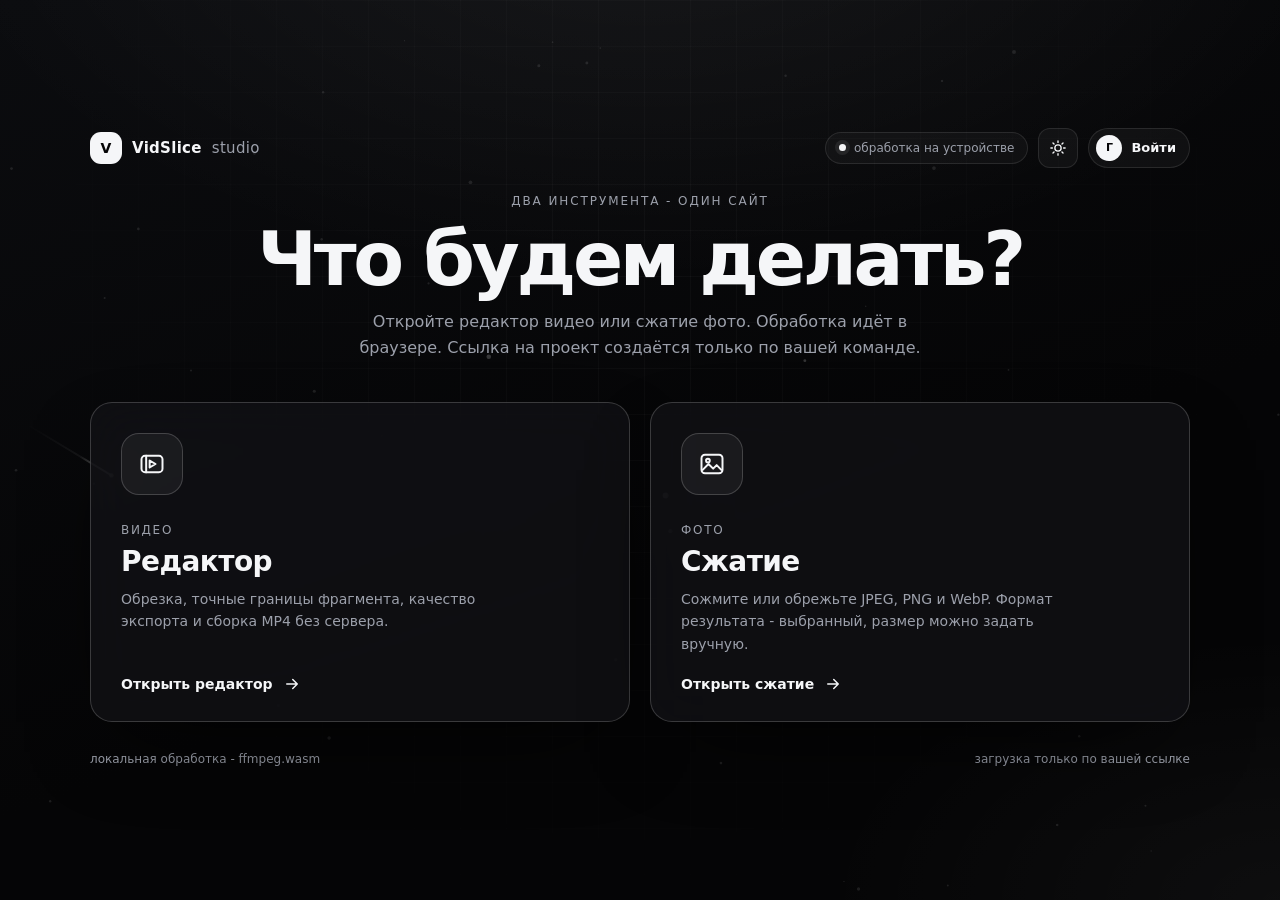
==== index.html @ bee03542 "Improve search previews and add favicon" ====
<!DOCTYPE html>
<html lang="ru" data-theme="dark">
<head>
  <meta charset="UTF-8">
  <meta name="viewport" content="width=device-width, initial-scale=1, viewport-fit=cover">
  <title>VidSlice - онлайн редактор видео и сжатие фото</title>
  <meta name="description" content="VidSlice - онлайн редактор видео и сжатие фото в браузере. Обрезайте видео, собирайте MP4 и сжимайте JPEG, PNG, WebP без загрузки на сервер.">
  <meta name="robots" content="index,follow">
  <link rel="canonical" href="https://vidslice.run.place/">
  <meta property="og:title" content="VidSlice - онлайн редактор видео и сжатие фото">
  <meta property="og:description" content="VidSlice - онлайн редактор видео и сжатие фото в браузере. Обрезайте видео, собирайте MP4 и сжимайте JPEG, PNG, WebP без загрузки на сервер.">
  <meta property="og:type" content="website">
  <meta property="og:url" content="https://vidslice.run.place/">
  <meta property="og:site_name" content="VidSlice">
  <meta property="og:locale" content="ru_RU">
  <meta property="og:image" content="https://vidslice.run.place/assets/img/og.png">
  <meta property="og:image:width" content="1200">
  <meta property="og:image:height" content="630">
  <meta property="og:image:alt" content="VidSlice - онлайн редактор видео и сжатие фото">
  <meta name="twitter:card" content="summary_large_image">
  <meta name="twitter:title" content="VidSlice - онлайн редактор видео и сжатие фото">
  <meta name="twitter:description" content="VidSlice - онлайн редактор видео и сжатие фото в браузере. Обрезайте видео, собирайте MP4 и сжимайте JPEG, PNG, WebP без загрузки на сервер.">
  <meta name="twitter:image" content="https://vidslice.run.place/assets/img/og.png">
  <meta name="twitter:image:alt" content="VidSlice - онлайн редактор видео и сжатие фото">
  <script type="application/ld+json">
  {"@context":"https://schema.org","@type":"WebSite","name":"VidSlice","url":"https://vidslice.run.place/","description":"VidSlice - онлайн редактор видео и сжатие фото в браузере. Обрезайте видео, собирайте MP4 и сжимайте JPEG, PNG, WebP без загрузки на сервер.","inLanguage":"ru"}
  </script>
  <link rel="shortcut icon" href="/favicon.ico">
  <link rel="icon" href="/favicon.ico" sizes="any">
  <link rel="icon" href="/assets/img/icon.svg" type="image/svg+xml">
  <link rel="icon" href="/assets/img/icon-192.png" type="image/png" sizes="192x192">
  <link rel="apple-touch-icon" href="/assets/img/icon-180.png">
  <link rel="manifest" href="/site.webmanifest">
  <meta name="apple-mobile-web-app-title" content="VidSlice">
  <meta name="theme-color" content="#050506">
  <script>
    try {
      var savedTheme = localStorage.getItem('vidslice-theme');
      if (savedTheme === 'light' || savedTheme === 'dark') document.documentElement.dataset.theme = savedTheme;
    } catch (error) { }
  </script>
  <link rel="stylesheet" href="/assets/css/app.css?v=20261123g14">
  <link rel="stylesheet" href="/assets/css/mobile-sheets.css?v=20261123m4">
  <link rel="stylesheet" href="/assets/css/site-decor-v2.css?v=20261123d11">
  <link rel="stylesheet" href="/assets/css/share.css?v=20261124s3">
  <script src="/assets/js/app.js?v=20261123g20" defer></script>
  <script src="/assets/js/mobile-sheets.js?v=20261123m4" defer></script>
  <script src="/assets/js/site-decor.js?v=20261123d10" defer></script>
  <script src="/assets/js/share.js?v=20261124s3" defer></script>
</head>
<body data-page="home">
  <div class="cursor-glow" aria-hidden="true"></div>
  <canvas class="dot-field" aria-hidden="true"></canvas>

  <main class="shell landing">
    <div class="landing__top">
      <div class="brand"><span class="brand__mark">V</span> VidSlice <em>studio</em></div>
      <div class="top-controls">
        <span class="badge"><i></i> обработка на устройстве</span>
        <button class="theme-btn" id="themeToggle" type="button" aria-label="Переключить тему" title="Переключить тему">
          <svg class="icon icon--sun" viewBox="0 0 24 24" fill="none" stroke="currentColor" stroke-width="1.8" stroke-linecap="round"><circle cx="12" cy="12" r="4.2"/><path d="M12 2.5v2M12 19.5v2M2.5 12h2M19.5 12h2M5.3 5.3l1.4 1.4M17.3 17.3l1.4 1.4M18.7 5.3l-1.4 1.4M6.7 17.3l-1.4 1.4"/></svg>
          <svg class="icon icon--moon" viewBox="0 0 24 24" fill="none" stroke="currentColor" stroke-width="1.8" stroke-linecap="round" stroke-linejoin="round"><path d="M20.5 14.1A8.5 8.5 0 0 1 9.9 3.5a8.5 8.5 0 1 0 10.6 10.6Z"/></svg>
        </button>
        <button class="account-btn" id="accountBtn" type="button" aria-label="Аккаунт" title="Аккаунт">
          <span class="account-btn__avatar" data-account-avatar>Г</span>
          <span class="account-btn__label" data-account-name>Войти</span>
        </button>
      </div>
    </div>

    <section class="hero">
      <div class="hero__eyebrow">два инструмента - один сайт</div>
      <h1>Что будем делать?</h1>
      <p>Откройте редактор видео или сжатие фото. Обработка идёт в браузере. Ссылка на проект создаётся только по вашей команде.</p>
    </section>

    <section class="cards" aria-label="Инструменты">
      <a class="card" href="/editor">
        <div class="card__icon">
          <svg viewBox="0 0 24 24" fill="none" stroke="currentColor" stroke-width="1.7" stroke-linecap="round" stroke-linejoin="round"><rect x="3" y="5" width="18" height="14" rx="3"/><path d="m10 9 5 3-5 3Z"/><path d="M7 5v14"/></svg>
        </div>
        <div class="card__tag">видео</div>
        <h2>Редактор</h2>
        <p>Обрезка, точные границы фрагмента, качество экспорта и сборка MP4 без сервера.</p>
        <span class="card__cta">Открыть редактор <svg viewBox="0 0 24 24" fill="none" stroke="currentColor" stroke-width="2" stroke-linecap="round" stroke-linejoin="round"><path d="M5 12h14M13 6l6 6-6 6"/></svg></span>
      </a>

      <a class="card" href="/photo">
        <div class="card__icon">
          <svg viewBox="0 0 24 24" fill="none" stroke="currentColor" stroke-width="1.7" stroke-linecap="round" stroke-linejoin="round"><rect x="3" y="4" width="18" height="16" rx="3"/><circle cx="8.5" cy="9" r="1.6"/><path d="m4 17 5-5 4 4 3-3 4 4"/></svg>
        </div>
        <div class="card__tag">фото</div>
        <h2>Сжатие</h2>
        <p>Сожмите или обрежьте JPEG, PNG и WebP. Формат результата - выбранный, размер можно задать вручную.</p>
        <span class="card__cta">Открыть сжатие <svg viewBox="0 0 24 24" fill="none" stroke="currentColor" stroke-width="2" stroke-linecap="round" stroke-linejoin="round"><path d="M5 12h14M13 6l6 6-6 6"/></svg></span>
      </a>
    </section>

    <div class="landing__footer">
      <span>локальная обработка - ffmpeg.wasm</span>
      <span>загрузка только по вашей ссылке</span>
    </div>
  </main>
</body>
</html>
---- assets/css/app.css ----
:root {
  color-scheme: dark;
  --bg: #050506;
  --bg-2: #0b0c0f;
  --panel: rgba(18, 19, 23, 0.72);
  --panel-strong: rgba(24, 25, 30, 0.94);
  --line: rgba(255, 255, 255, 0.1);
  --line-2: rgba(255, 255, 255, 0.18);
  --text: #f5f6f8;
  --muted: #9ca0ab;
  --accent: #ffffff;
  --accent-soft: rgba(255, 255, 255, 0.14);
  --danger: #ff6b6b;
  --radius: 22px;
  --shadow: 0 34px 90px -34px rgba(0, 0, 0, 0.9);
  --font: "Inter", "Segoe UI", system-ui, -apple-system, sans-serif;
  --dot-color: 255, 255, 255;
  --grid-color: 255, 255, 255;
  --ease-out: cubic-bezier(0.22, 1, 0.36, 1);
  --ease-spring: cubic-bezier(0.34, 1.56, 0.64, 1);
  --ease-smooth: cubic-bezier(0.4, 0, 0.2, 1);
  --ok: #58d68d;
}

html[data-theme="light"] {
  color-scheme: light;
  --bg: #eef0f3;
  --bg-2: #ffffff;
  --panel: rgba(255, 255, 255, 0.8);
  --panel-strong: rgba(255, 255, 255, 0.97);
  --line: rgba(12, 14, 20, 0.11);
  --line-2: rgba(12, 14, 20, 0.2);
  --text: #111318;
  --muted: #626876;
  --accent: #111318;
  --accent-soft: rgba(12, 14, 20, 0.08);
  --shadow: 0 30px 80px -40px rgba(20, 25, 45, 0.35);
  --dot-color: 20, 24, 34;
  --grid-color: 20, 24, 34;
}

* { box-sizing: border-box; }

[hidden] { display: none !important; }

html, body { min-height: 100%; }

body {
  margin: 0;
  font-family: var(--font);
  color: var(--text);
  background:
    radial-gradient(90% 70% at 50% -12%, rgba(255, 255, 255, 0.06), transparent 62%),
    radial-gradient(60% 50% at 100% 100%, rgba(255, 255, 255, 0.035), transparent 60%),
    linear-gradient(160deg, var(--bg-2), var(--bg) 60%);
  overflow-x: hidden;
}

body::before {
  content: "";
  position: fixed;
  inset: 0;
  pointer-events: none;
  background-image:
    linear-gradient(rgba(var(--grid-color), 0.03) 1px, transparent 1px),
    linear-gradient(90deg, rgba(var(--grid-color), 0.03) 1px, transparent 1px);
  background-size: 46px 46px;
  mask-image: radial-gradient(circle at 50% 30%, #000 0%, transparent 78%);
  z-index: 0;
}

a { color: inherit; text-decoration: none; }
button, input, select { font: inherit; }
button { cursor: pointer; }

.cursor-glow {
  position: fixed;
  top: 0;
  left: 0;
  width: 460px;
  height: 460px;
  margin: -230px 0 0 -230px;
  border-radius: 50%;
  background: radial-gradient(circle, rgba(255, 255, 255, 0.13), rgba(255, 255, 255, 0.05) 38%, transparent 68%);
  filter: blur(28px);
  pointer-events: none;
  z-index: 1;
  opacity: 0;
  transition: opacity 0.35s ease;
  will-change: transform;
}

.cursor-glow.is-visible { opacity: 1; }

.dot-field {
  position: fixed;
  inset: 0;
  width: 100%;
  height: 100%;
  pointer-events: none;
  z-index: 1;
  opacity: 0.55;
}

.shell {
  position: relative;
  z-index: 2;
  min-height: 100dvh;
  display: flex;
  flex-direction: column;
}

/* ---------- landing ---------- */

.landing {
  align-items: center;
  justify-content: center;
  padding: 28px 20px 34px;
}

.landing__top {
  width: min(1100px, 100%);
  margin: 0 auto 26px;
  display: flex;
  align-items: center;
  justify-content: space-between;
  gap: 16px;
}

.brand {
  display: inline-flex;
  align-items: center;
  gap: 10px;
  font-size: 15px;
  font-weight: 700;
  letter-spacing: 0.02em;
}

.brand__mark {
  width: 32px;
  height: 32px;
  display: grid;
  place-items: center;
  border-radius: 11px;
  background: var(--text);
  color: var(--bg);
  font-weight: 900;
  font-size: 14px;
}

.brand em {
  font-style: normal;
  color: var(--muted);
  font-weight: 500;
}

.badge {
  display: inline-flex;
  align-items: center;
  gap: 8px;
  padding: 8px 13px;
  border: 1px solid var(--line);
  border-radius: 999px;
  background: rgba(255, 255, 255, 0.03);
  color: var(--muted);
  font-size: 12px;
}

.badge i {
  width: 7px;
  height: 7px;
  border-radius: 50%;
  background: var(--text);
  box-shadow: 0 0 0 4px rgba(255, 255, 255, 0.08);
  animation: dot-pulse 2.6s ease-in-out infinite;
}

.top-controls {
  display: flex;
  align-items: center;
  gap: 10px;
}

.theme-btn,
.account-btn {
  display: inline-flex;
  align-items: center;
  justify-content: center;
  gap: 9px;
  min-height: 40px;
  border: 1px solid var(--line);
  border-radius: 12px;
  background: rgba(255, 255, 255, 0.04);
  color: var(--text);
  transition: border-color 0.25s ease, background 0.25s ease, transform 0.25s var(--ease-spring), box-shadow 0.25s ease;
}

.theme-btn:hover,
.account-btn:hover {
  transform: translateY(-1px);
  box-shadow: 0 8px 22px -12px rgba(0, 0, 0, 0.7);
}

.theme-btn:active,
.account-btn:active { transform: translateY(0) scale(0.94); }

.theme-btn svg { width: 18px; height: 18px; transition: transform 0.5s var(--ease-spring); }
.theme-btn:hover svg { transform: rotate(22deg) scale(1.12); }

.theme-btn {
  width: 40px;
  padding: 0;
}

.theme-btn:hover,
.account-btn:hover {
  border-color: var(--line-2);
  background: rgba(255, 255, 255, 0.09);
}

.theme-btn svg { width: 18px; height: 18px; }

html[data-theme="dark"] .theme-btn .icon--moon,
html[data-theme="light"] .theme-btn .icon--sun { display: none; }

.account-btn {
  padding: 0 13px 0 7px;
  border-radius: 999px;
  font-size: 13px;
  font-weight: 600;
}

.account-btn__avatar {
  width: 26px;
  height: 26px;
  display: grid;
  place-items: center;
  border-radius: 50%;
  background: var(--text);
  color: var(--bg);
  font-size: 11px;
  font-weight: 900;
}

.hero {
  width: min(1100px, 100%);
  margin: 0 auto;
  text-align: center;
}

.hero__eyebrow {
  color: var(--muted);
  font-size: 12px;
  letter-spacing: 0.16em;
  text-transform: uppercase;
}

.hero h1 {
  margin: 14px 0 12px;
  font-size: clamp(38px, 6vw, 74px);
  line-height: 1.02;
  letter-spacing: -0.045em;
  font-weight: 800;
}

.hero p {
  margin: 0 auto;
  max-width: 620px;
  color: var(--muted);
  font-size: 16px;
  line-height: 1.6;
}

.cards {
  width: min(1100px, 100%);
  margin: 42px auto 0;
  display: grid;
  grid-template-columns: repeat(2, minmax(0, 1fr));
  gap: 20px;
}

.card {
  position: relative;
  display: block;
  min-height: 320px;
  padding: 30px;
  overflow: hidden;
  border: 1px solid var(--line-2);
  border-radius: var(--radius);
  background: var(--panel);
  box-shadow: var(--shadow);
  backdrop-filter: blur(24px) saturate(140%);
  -webkit-backdrop-filter: blur(24px) saturate(140%);
  transform-style: preserve-3d;
  will-change: transform;
  transition: transform 0.22s var(--ease-out), border-color 0.35s ease, background 0.35s ease, box-shadow 0.35s ease;
}

.card:hover {
  border-color: rgba(255, 255, 255, 0.34);
  background: rgba(30, 31, 37, 0.82);
  box-shadow: 0 44px 110px -34px rgba(0, 0, 0, 0.95);
}

.card::before {
  content: "";
  position: absolute;
  inset: 0;
  background: radial-gradient(340px circle at var(--mx, 50%) var(--my, 50%), rgba(255, 255, 255, 0.16), transparent 62%);
  opacity: 0;
  transition: opacity 0.3s ease;
  pointer-events: none;
  z-index: 1;
}

.card:hover::before { opacity: 1; }

.card__icon, .card__tag, .card h2, .card p { position: relative; z-index: 2; }
.card__cta { z-index: 2; }

.card::after {
  content: "";
  position: absolute;
  inset: auto -30% -70% -30%;
  height: 200px;
  background: radial-gradient(ellipse at center, rgba(255, 255, 255, 0.09), transparent 68%);
  pointer-events: none;
}

.card__icon {
  width: 62px;
  height: 62px;
  display: grid;
  place-items: center;
  border-radius: 18px;
  border: 1px solid var(--line-2);
  background: rgba(255, 255, 255, 0.05);
  margin-bottom: 28px;
  transition: transform 0.45s var(--ease-spring), border-color 0.3s ease, background 0.3s ease;
}

.card:hover .card__icon {
  transform: translateY(-4px) rotate(-4deg) scale(1.06);
  border-color: rgba(255, 255, 255, 0.4);
  background: rgba(255, 255, 255, 0.1);
}

.card__icon svg { width: 28px; height: 28px; }

.card__tag {
  color: var(--muted);
  font-size: 12px;
  letter-spacing: 0.14em;
  text-transform: uppercase;
}

.card h2 {
  margin: 8px 0 10px;
  font-size: 28px;
  letter-spacing: -0.02em;
}

.card p {
  margin: 0;
  color: var(--muted);
  line-height: 1.6;
  font-size: 14px;
  max-width: 380px;
}

.card__cta {
  position: absolute;
  left: 30px;
  bottom: 28px;
  display: inline-flex;
  align-items: center;
  gap: 10px;
  font-weight: 700;
  font-size: 14px;
}

.card__cta svg { width: 18px; height: 18px; transition: transform 0.35s var(--ease-spring); }
.card:hover .card__cta svg { transform: translateX(7px); }

.landing__footer {
  width: min(1100px, 100%);
  margin: 30px auto 0;
  display: flex;
  justify-content: space-between;
  gap: 16px;
  color: var(--muted);
  font-size: 12px;
}

.landing__footer span:last-child { text-align: right; }

/* ---------- tool pages ---------- */

.toolbar {
  width: min(1180px, 100%);
  margin: 0 auto;
  padding: 26px 20px;
  display: flex;
  align-items: center;
  justify-content: space-between;
  gap: 16px;
}

.back {
  display: inline-flex;
  align-items: center;
  gap: 9px;
  padding: 10px 15px;
  border: 1px solid var(--line);
  border-radius: 999px;
  background: rgba(255, 255, 255, 0.03);
  color: var(--muted);
  font-size: 13px;
  transition: color 0.25s ease, border-color 0.25s ease, background 0.25s ease, transform 0.3s var(--ease-spring);
}

.back:hover { color: var(--text); border-color: var(--line-2); background: rgba(255, 255, 255, 0.07); transform: translateX(-3px); }
.back:active { transform: translateX(-1px) scale(0.96); }
.back svg { width: 16px; height: 16px; transition: transform 0.3s var(--ease-spring); }
.back:hover svg { transform: translateX(-3px); }

.tool {
  width: min(1180px, 100%);
  margin: 0 auto;
  padding: 0 20px 70px;
  display: grid;
  grid-template-columns: minmax(0, 1.1fr) minmax(320px, 0.9fr);
  gap: 22px;
  align-items: start;
}

.panel {
  border: 1px solid var(--line);
  border-radius: var(--radius);
  background: var(--panel);
  box-shadow: var(--shadow);
  backdrop-filter: blur(22px) saturate(135%);
  -webkit-backdrop-filter: blur(22px) saturate(135%);
  padding: 24px;
}

.panel--stage {
  min-height: 500px;
  display: flex;
  flex-direction: column;
  gap: 18px;
}

.panel__title {
  margin: 0 0 4px;
  font-size: 20px;
  letter-spacing: -0.02em;
}

.panel__hint {
  margin: 0;
  color: var(--muted);
  font-size: 13px;
  line-height: 1.6;
}

.drop {
  flex: 1;
  min-height: 300px;
  display: grid;
  place-items: center;
  text-align: center;
  padding: 30px;
  border: 1.5px dashed var(--line-2);
  border-radius: 18px;
  background: rgba(255, 255, 255, 0.02);
  cursor: pointer;
  transition: border-color 0.25s ease, background 0.25s ease, transform 0.35s var(--ease-spring), box-shadow 0.35s ease;
}

.drop:hover { border-color: var(--text); background: rgba(255, 255, 255, 0.045); }

.drop.is-over {
  border-color: var(--text);
  background: rgba(255, 255, 255, 0.07);
  transform: scale(1.012);
  box-shadow: 0 0 0 5px var(--accent-soft), 0 24px 60px -30px rgba(0, 0, 0, 0.8);
}

.drop svg { width: 44px; height: 44px; color: var(--muted); margin-bottom: 16px; transition: transform 0.4s var(--ease-spring), color 0.3s ease; }
.drop:hover svg { transform: translateY(-5px); color: var(--text); }
.drop.is-over svg { transform: translateY(-7px) scale(1.12); color: var(--text); }
.drop strong { display: block; font-size: 17px; margin-bottom: 8px; }
.drop span { color: var(--muted); font-size: 13px; }

.field { margin-top: 20px; }

.field label {
  display: flex;
  align-items: center;
  justify-content: space-between;
  gap: 10px;
  margin-bottom: 9px;
  color: var(--muted);
  font-size: 13px;
}

.field label b { color: var(--text); font-weight: 600; }

select, input[type="range"] {
  width: 100%;
}

select {
  padding: 12px 14px;
  color: var(--text);
  background: rgba(255, 255, 255, 0.05);
  border: 1px solid var(--line);
  border-radius: 12px;
  outline: none;
}

select:focus { border-color: var(--line-2); }

select option {
  background: #15171b;
  color: #f5f6f8;
}

input[type="email"],
input[type="text"] {
  width: 100%;
  padding: 12px 14px;
  color: var(--text);
  background: rgba(255, 255, 255, 0.05);
  border: 1px solid var(--line);
  border-radius: 12px;
  outline: none;
}

input[type="email"]:focus,
input[type="text"]:focus { border-color: var(--line-2); }

input[type="range"] {
  height: 5px;
  border-radius: 999px;
  appearance: none;
  background: var(--line-2);
  outline: none;
}

input[type="range"]::-webkit-slider-thumb {
  appearance: none;
  width: 18px;
  height: 18px;
  border-radius: 50%;
  background: var(--text);
  border: 3px solid #0c0d10;
  box-shadow: 0 0 0 1px var(--line-2);
  cursor: pointer;
  transition: transform 0.25s var(--ease-spring), box-shadow 0.25s ease;
}

input[type="range"]::-webkit-slider-thumb:hover { transform: scale(1.25); box-shadow: 0 0 0 5px var(--accent-soft); }
input[type="range"]:active::-webkit-slider-thumb { transform: scale(1.35); }

input[type="range"]::-moz-range-thumb {
  width: 14px;
  height: 14px;
  border-radius: 50%;
  background: var(--text);
  border: 3px solid #0c0d10;
  cursor: pointer;
}

.row {
  display: grid;
  grid-template-columns: 1fr 1fr;
  gap: 14px;
}

.actions {
  display: flex;
  flex-wrap: wrap;
  gap: 12px;
  margin-top: 24px;
}

.btn {
  display: inline-flex;
  align-items: center;
  justify-content: center;
  gap: 10px;
  min-height: 46px;
  padding: 0 20px;
  border: 1px solid var(--line-2);
  border-radius: 12px;
  background: rgba(255, 255, 255, 0.05);
  color: var(--text);
  font-weight: 700;
  font-size: 14px;
  transition: transform 0.25s var(--ease-spring), background 0.2s ease, border-color 0.2s ease, box-shadow 0.25s ease, opacity 0.2s ease;
}

.btn:hover { transform: translateY(-2px); background: rgba(255, 255, 255, 0.1); box-shadow: 0 14px 30px -16px rgba(0, 0, 0, 0.8); }
.btn.is-active { border-color: var(--text); background: rgba(255, 255, 255, 0.14); }
.btn:active { transform: translateY(0) scale(0.965); box-shadow: none; }
.btn:disabled { opacity: 0.45; cursor: not-allowed; transform: none; box-shadow: none; }

.btn--primary {
  background: var(--text);
  color: #07080a;
  border-color: var(--text);
}

.btn--primary:hover { background: #ffffff; }

.preview {
  width: 100%;
  max-height: 420px;
  display: block;
  border-radius: 14px;
  background: #050506;
  object-fit: contain;
}

.trim-visual { margin-top: 6px; }

.trim-visual__head {
  display: flex;
  justify-content: space-between;
  gap: 12px;
  color: var(--muted);
  font-size: 12px;
  margin-bottom: 8px;
}

.trim-visual__track {
  position: relative;
  height: 36px;
  border: 1px solid var(--line);
  border-radius: 11px;
  background: rgba(255, 255, 255, 0.025);
  overflow: hidden;
}

.trim-visual__band {
  position: absolute;
  top: 0;
  bottom: 0;
  left: 0;
  width: 100%;
  background: rgba(255, 255, 255, 0.22);
  border-left: 2px solid var(--text);
  border-right: 2px solid var(--text);
  transition: left 0.12s ease-out, width 0.12s ease-out;
}

.trim-visual__label {
  position: absolute;
  bottom: 4px;
  font-size: 10px;
  color: var(--muted);
  white-space: nowrap;
  pointer-events: none;
}

.meta {
  display: grid;
  grid-template-columns: repeat(3, minmax(0, 1fr));
  gap: 12px;
  margin-top: 18px;
}

.meta div {
  padding: 14px;
  border: 1px solid var(--line);
  border-radius: 14px;
  background: rgba(255, 255, 255, 0.025);
}

.meta span { display: block; color: var(--muted); font-size: 11px; margin-bottom: 6px; }
.meta strong { font-size: 15px; word-break: break-all; }

.progress {
  margin-top: 18px;
  display: none;
}

.progress.is-active { display: flex; flex-direction: column-reverse; gap: 9px; }

.progress__bar {
  height: 7px;
  border-radius: 999px;
  background: var(--line);
  overflow: hidden;
}

.progress__fill {
  width: 0;
  height: 100%;
  border-radius: inherit;
  background: var(--text);
  transition: width 0.25s var(--ease-smooth);
}

.progress.is-active .progress__fill {
  background: linear-gradient(90deg, var(--text) 20%, var(--muted) 50%, var(--text) 80%);
  background-size: 220% 100%;
  animation: shimmer 1.5s linear infinite;
}

.progress__text {
  margin-top: 0;
  color: var(--muted);
  font-size: 12px;
  font-weight: 600;
  text-align: left;
}

.error {
  margin-top: 16px;
  padding: 13px 15px;
  border: 1px solid rgba(255, 107, 107, 0.45);
  border-radius: 12px;
  background: rgba(255, 107, 107, 0.09);
  color: #ffb4b4;
  font-size: 13px;
  display: none;
}

.error.is-active { display: block; animation: error-in 0.45s var(--ease-out) both; }

.result {
  margin-top: 18px;
  padding: 18px;
  border: 1px solid var(--line-2);
  border-radius: 16px;
  background: rgba(255, 255, 255, 0.04);
  display: none;
}

.result.is-active { display: block; animation: rise-in 0.55s var(--ease-out) both; }
.result strong { font-size: 15px; }
.result p { margin: 6px 0 0; color: var(--muted); font-size: 13px; }

.download-all[hidden],
.download-all__list[hidden] { display: none; }

.download-all__row { display: flex; gap: 8px; }
.download-all__row > .btn:first-child { flex: 1; }

.download-all__toggle {
  width: 46px;
  min-width: 46px;
  padding: 0;
}

.download-all__toggle svg {
  width: 18px;
  height: 18px;
  transition: transform 0.3s var(--ease-out);
}

.download-all__toggle.is-open svg { transform: rotate(180deg); }

.download-all__list {
  max-height: 0;
  margin-top: 0;
  opacity: 0;
  overflow: hidden;
  transition: max-height 0.34s var(--ease-out), margin-top 0.34s var(--ease-out), opacity 0.24s ease;
}

.download-all__list.is-open {
  max-height: 420px;
  margin-top: 12px;
  opacity: 1;
  overflow-y: auto;
}

.download-file-hint {
  margin-bottom: 8px;
  color: var(--muted);
  font-size: 12px;
  letter-spacing: 0.02em;
}

.download-file {
  display: flex;
  align-items: center;
  gap: 12px;
  padding: 9px;
  border: 1px solid var(--line-2);
  border-radius: 12px;
  background: rgba(255, 255, 255, 0.03);
}

.download-file + .download-file { margin-top: 8px; }

.download-file__icon {
  width: 40px;
  height: 40px;
  flex: 0 0 40px;
  overflow: hidden;
  border: 1px solid var(--line-2);
  border-radius: 9px;
  background: rgba(255, 255, 255, 0.04);
}

.download-file__icon img { width: 100%; height: 100%; object-fit: cover; display: block; }

.download-file__meta { min-width: 0; flex: 1; display: flex; flex-direction: column; gap: 3px; }

.download-file__meta strong {
  font-size: 13px;
  overflow: hidden;
  text-overflow: ellipsis;
  white-space: nowrap;
}

.download-file__meta span { color: var(--muted); font-size: 12px; }

.download-file__btn {
  min-height: 36px;
  padding: 0 14px;
  border: 1px solid var(--line-2);
  border-radius: 10px;
  background: rgba(255, 255, 255, 0.05);
  color: var(--text);
  font-size: 12px;
  font-weight: 700;
  cursor: pointer;
  transition: background 0.2s ease, border-color 0.2s ease, transform 0.2s var(--ease-out);
}

.download-file__btn:hover { background: rgba(255, 255, 255, 0.12); border-color: var(--text); transform: translateY(-1px); }
.download-file__btn:active { transform: scale(0.96); }

.switch {
  display: flex;
  align-items: center;
  justify-content: space-between;
  gap: 12px;
  margin-top: 20px;
  padding: 14px 16px;
  border: 1px solid var(--line);
  border-radius: 14px;
  color: var(--muted);
  font-size: 13px;
}

.switch input { width: 18px; height: 18px; accent-color: #ffffff; }

/* ---------- upload, replace and picker ---------- */

.upload-wrap { position: relative; }

.replace-row {
  display: flex;
  flex-wrap: wrap;
  gap: 10px;
  margin-bottom: 14px;
}

.replace-btn {
  display: inline-flex;
  align-items: center;
  justify-content: center;
  gap: 9px;
  min-height: 42px;
  padding: 0 15px;
  border: 1px solid var(--line-2);
  border-radius: 12px;
  background: rgba(255, 255, 255, 0.05);
  color: var(--text);
  font-size: 13px;
  font-weight: 600;
  transition: color 0.2s ease, border-color 0.2s ease, background 0.2s ease, transform 0.25s var(--ease-spring), box-shadow 0.25s ease;
}

.replace-btn svg { width: 18px; height: 18px; transition: transform 0.5s var(--ease-spring); }

.replace-btn:hover {
  color: var(--danger);
  border-color: var(--danger);
  background: rgba(255, 107, 107, 0.12);
  transform: translateY(-1px);
  box-shadow: 0 12px 26px -16px rgba(255, 107, 107, 0.55);
}

.replace-btn:active { transform: translateY(0) scale(0.96); }
.replace-btn:hover svg { transform: rotate(180deg); }

.picker {
  position: fixed;
  inset: 0;
  z-index: 80;
  display: none;
  align-items: center;
  justify-content: center;
  padding: 22px;
  background: rgba(0, 0, 0, 0.78);
  backdrop-filter: blur(16px);
  -webkit-backdrop-filter: blur(16px);
}

.picker.is-open { display: flex; animation: overlay-in 0.28s ease both; }
.picker.is-open .picker__box { animation: pop-in 0.5s var(--ease-spring) both; }
.picker.is-closing { animation: overlay-out 0.22s ease both; }
.picker.is-closing .picker__box { animation: pop-out 0.22s var(--ease-smooth) both; }

.picker__box {
  width: min(760px, 100%);
  padding: 24px;
  border: 1px solid var(--line-2);
  border-radius: 22px;
  background: var(--panel-strong);
  box-shadow: var(--shadow);
}

.picker__head {
  display: flex;
  align-items: center;
  justify-content: space-between;
  gap: 14px;
  margin-bottom: 18px;
}

.picker__head h2 { margin: 0; font-size: 21px; }

.picker__foot { margin-top: 14px; display: flex; justify-content: flex-end; }

.drop--picker { min-height: 290px; }

/* ---------- photo batch and crop ---------- */

.photo-stage {
  position: relative;
  display: inline-block;
  max-width: 100%;
  margin-bottom: 16px;
  border-radius: 14px;
  overflow: hidden;
  background: #050506;
}

.photo-stage .preview { width: auto; max-width: 100%; max-height: 420px; }

.crop-box {
  position: absolute;
  border: 2px solid #ffffff;
  box-shadow: 0 0 0 9999px rgba(0, 0, 0, 0.55);
  cursor: move;
  touch-action: none;
}

.crop-box::before {
  content: "";
  position: absolute;
  inset: 0;
  background:
    linear-gradient(33.33deg, transparent calc(33.33% - 1px), rgba(255, 255, 255, 0.35) 33.33%, transparent calc(33.33% + 1px)),
    linear-gradient(66.66deg, transparent calc(66.66% - 1px), rgba(255, 255, 255, 0.35) 66.66%, transparent calc(66.66% + 1px)),
    linear-gradient(90deg, transparent calc(33.33% - 1px), rgba(255, 255, 255, 0.35) 33.33%, transparent calc(33.33% + 1px)),
    linear-gradient(90deg, transparent calc(66.66% - 1px), rgba(255, 255, 255, 0.35) 66.66%, transparent calc(66.66% + 1px)),
    linear-gradient(0deg, transparent calc(33.33% - 1px), rgba(255, 255, 255, 0.35) 33.33%, transparent calc(33.33% + 1px)),
    linear-gradient(0deg, transparent calc(66.66% - 1px), rgba(255, 255, 255, 0.35) 66.66%, transparent calc(66.66% + 1px));
  pointer-events: none;
}

.crop-box__handle {
  position: absolute;
  right: -9px;
  bottom: -9px;
  width: 18px;
  height: 18px;
  border: 2px solid #ffffff;
  border-radius: 50%;
  background: var(--danger);
  cursor: nwse-resize;
  touch-action: none;
}

.crop-row {
  display: flex;
  flex-wrap: wrap;
  align-items: end;
  gap: 12px;
  margin-bottom: 16px;
}

.crop-row .field { flex: 1 1 190px; margin: 0; }

.crop-row .btn { min-height: 43px; }

.thumbs {
  display: flex;
  flex-wrap: wrap;
  gap: 9px;
  margin: 16px 0 4px;
}

.thumb {
  width: 66px;
  height: 66px;
  padding: 0;
  overflow: hidden;
  border: 2px solid var(--line);
  border-radius: 11px;
  background: rgba(255, 255, 255, 0.03);
  cursor: pointer;
  transition: transform 0.3s var(--ease-spring), border-color 0.25s ease, box-shadow 0.3s ease;
}

.thumb img { width: 100%; height: 100%; object-fit: cover; display: block; }
.thumb.is-active { border-color: var(--text); box-shadow: 0 0 0 3px var(--accent-soft); }
.thumb:hover { border-color: var(--danger); transform: translateY(-3px) scale(1.06); }
.thumb:active { transform: translateY(-1px) scale(0.98); }

.preview-head {
  display: flex;
  align-items: center;
  justify-content: space-between;
  gap: 12px;
  margin-bottom: 10px;
  color: var(--muted);
  font-size: 12px;
}

.preview-head strong { color: var(--text); font-size: 13px; }

/* ---------- account modal ---------- */

.modal {
  position: fixed;
  inset: 0;
  z-index: 60;
  display: none;
  align-items: center;
  justify-content: center;
  padding: 20px;
  background: rgba(0, 0, 0, 0.62);
  backdrop-filter: blur(12px);
  -webkit-backdrop-filter: blur(12px);
}

.modal.is-open { display: flex; animation: overlay-in 0.28s ease both; }
.modal.is-open .modal__box { animation: pop-in 0.5s var(--ease-spring) both; }
.modal.is-closing { animation: overlay-out 0.22s ease both; }
.modal.is-closing .modal__box { animation: pop-out 0.22s var(--ease-smooth) both; }

.modal__box {
  width: min(430px, 100%);
  padding: 24px;
  border: 1px solid var(--line-2);
  border-radius: 20px;
  background: var(--panel-strong);
  box-shadow: var(--shadow);
}

.modal__head {
  display: flex;
  align-items: center;
  justify-content: space-between;
  gap: 12px;
  margin-bottom: 18px;
}

.modal__title { font-size: 20px; font-weight: 800; }

.modal__close {
  width: 34px;
  height: 34px;
  display: grid;
  place-items: center;
  border: 1px solid var(--line);
  border-radius: 10px;
  background: transparent;
  color: var(--text);
  font-size: 22px;
  line-height: 1;
}

.demo-code {
  margin: 14px 0;
  padding: 13px;
  border: 1px dashed var(--line-2);
  border-radius: 12px;
  text-align: center;
  font-family: ui-monospace, SFMono-Regular, Consolas, monospace;
  font-size: 22px;
  letter-spacing: 0.3em;
}

/* ---------- error pages ---------- */

.error-page {
  align-items: center;
  justify-content: center;
  text-align: center;
  padding: 30px 20px;
}

.error-page__code {
  font-size: clamp(80px, 16vw, 180px);
  line-height: 1;
  font-weight: 900;
  letter-spacing: -0.06em;
  background: linear-gradient(180deg, #ffffff, #555860);
  -webkit-background-clip: text;
  background-clip: text;
  color: transparent;
}

.error-page h1 { margin: 10px 0; font-size: 28px; }
.error-page p { margin: 0 auto 26px; max-width: 520px; color: var(--muted); line-height: 1.6; }
.error-page .actions { justify-content: center; }

html[data-theme="light"] body {
  background:
    radial-gradient(90% 70% at 50% -12%, rgba(20, 24, 34, 0.06), transparent 62%),
    radial-gradient(60% 50% at 100% 100%, rgba(20, 24, 34, 0.05), transparent 60%),
    linear-gradient(160deg, var(--bg-2), var(--bg) 60%);
}

html[data-theme="light"] .cursor-glow {
  background: radial-gradient(circle, rgba(20, 24, 34, 0.12), rgba(20, 24, 34, 0.045) 38%, transparent 68%);
}

html[data-theme="light"] .badge,
html[data-theme="light"] .theme-btn,
html[data-theme="light"] .account-btn,
html[data-theme="light"] .back,
html[data-theme="light"] .btn {
  background: rgba(12, 14, 20, 0.04);
}

html[data-theme="light"] .badge i {
  box-shadow: 0 0 0 4px rgba(12, 14, 20, 0.08);
}

html[data-theme="light"] .theme-btn:hover,
html[data-theme="light"] .account-btn:hover,
html[data-theme="light"] .btn:hover { background: rgba(12, 14, 20, 0.08); }

html[data-theme="light"] .btn--primary {
  background: var(--text);
  color: #ffffff;
  border-color: var(--text);
}

html[data-theme="light"] .btn--primary:hover { background: #292d36; }

html[data-theme="light"] .card,
html[data-theme="light"] .panel { background: var(--panel); }

html[data-theme="light"] .card:hover { background: rgba(255, 255, 255, 0.96); }

html[data-theme="light"] .card::after {
  background: radial-gradient(ellipse at center, rgba(20, 24, 34, 0.07), transparent 68%);
}

html[data-theme="light"] .drop,
html[data-theme="light"] .trim-visual__track,
html[data-theme="light"] .meta div,
html[data-theme="light"] .result,
html[data-theme="light"] .download-file {
  background: rgba(12, 14, 20, 0.025);
}

html[data-theme="light"] .download-file__icon {
  background: rgba(12, 14, 20, 0.04);
}

html[data-theme="light"] .download-file__btn {
  background: rgba(12, 14, 20, 0.04);
}

html[data-theme="light"] .download-file__btn:hover {
  background: rgba(12, 14, 20, 0.09);
}

html[data-theme="light"] .trim-visual__band { background: rgba(12, 14, 20, 0.13); }

html[data-theme="light"] select,
html[data-theme="light"] input[type="email"],
html[data-theme="light"] input[type="text"] {
  background: rgba(255, 255, 255, 0.8);
}

html[data-theme="light"] select option {
  background: #ffffff;
  color: #111318;
}

html[data-theme="light"] .error-page__code {
  background: linear-gradient(180deg, #111318, #8b909c);
  -webkit-background-clip: text;
  background-clip: text;
}

html[data-theme="light"] .modal { background: rgba(20, 24, 34, 0.35); }

/* ---------- responsive ---------- */

@media (max-width: 820px) {
  .cards { grid-template-columns: 1fr; }
  .card { min-height: 260px; }
  .tool { grid-template-columns: 1fr; }
  .meta { grid-template-columns: 1fr; }
  .landing__footer { flex-direction: column; text-align: center; }
  .landing__footer span:last-child { text-align: center; }
}

/* ---------- motion: entrance, reveals, toasts ---------- */

@keyframes rise-in {
  from { opacity: 0; transform: translateY(22px) scale(0.985); filter: blur(7px); }
  to { opacity: 1; transform: translateY(0) scale(1); filter: blur(0); }
}

@keyframes overlay-in { from { opacity: 0; } to { opacity: 1; } }
@keyframes overlay-out { from { opacity: 1; } to { opacity: 0; } }

@keyframes pop-in {
  from { opacity: 0; transform: translateY(26px) scale(0.92); }
  to { opacity: 1; transform: translateY(0) scale(1); }
}

@keyframes pop-out {
  from { opacity: 1; transform: translateY(0) scale(1); }
  to { opacity: 0; transform: translateY(14px) scale(0.95); }
}

@keyframes reveal-in {
  0% { opacity: 0; transform: scale(0.94); filter: blur(12px) saturate(0.5); }
  60% { opacity: 1; filter: blur(0) saturate(1); }
  100% { opacity: 1; transform: scale(1); filter: blur(0) saturate(1); }
}

@keyframes thumb-in {
  from { opacity: 0; transform: translateY(12px) scale(0.7); }
  to { opacity: 1; transform: translateY(0) scale(1); }
}

@keyframes error-in {
  0% { opacity: 0; transform: translateX(0); }
  20% { opacity: 1; transform: translateX(-6px); }
  40% { transform: translateX(5px); }
  60% { transform: translateX(-3px); }
  80% { transform: translateX(2px); }
  100% { opacity: 1; transform: translateX(0); }
}

@keyframes shimmer {
  from { background-position: 200% 0; }
  to { background-position: -20% 0; }
}

@keyframes dot-pulse {
  0%, 100% { box-shadow: 0 0 0 3px rgba(255, 255, 255, 0.07); }
  50% { box-shadow: 0 0 0 6px rgba(255, 255, 255, 0.02); }
}

@keyframes toast-in {
  from { opacity: 0; transform: translateY(26px) scale(0.9); }
  to { opacity: 1; transform: translateY(0) scale(1); }
}

@keyframes toast-out {
  from { opacity: 1; transform: translateY(0) scale(1); }
  to { opacity: 0; transform: translateY(16px) scale(0.92); }
}

@keyframes icon-pop {
  from { transform: scale(0); }
  to { transform: scale(1); }
}

@keyframes check-draw { to { stroke-dashoffset: 0; } }

@keyframes toast-life { from { transform: scaleX(1); } to { transform: scaleX(0); } }

/* staggered page entrance */
.landing__top { animation: rise-in 0.6s var(--ease-out) backwards; }
.hero { animation: rise-in 0.7s var(--ease-out) 0.08s backwards; }
.cards .card:nth-child(1) { animation: rise-in 0.7s var(--ease-out) 0.16s backwards; }
.cards .card:nth-child(2) { animation: rise-in 0.7s var(--ease-out) 0.26s backwards; }
.landing__footer { animation: rise-in 0.7s var(--ease-out) 0.36s backwards; }

.toolbar { animation: rise-in 0.55s var(--ease-out) backwards; }
.tool .panel:nth-child(1) { animation: rise-in 0.65s var(--ease-out) 0.08s backwards; }
.tool .panel:nth-child(2) { animation: rise-in 0.65s var(--ease-out) 0.18s backwards; }

.error-page__code { animation: rise-in 0.7s var(--ease-out) backwards; }
.error-page h1 { animation: rise-in 0.7s var(--ease-out) 0.1s backwards; }
.error-page p { animation: rise-in 0.7s var(--ease-out) 0.18s backwards; }
.error-page .actions { animation: rise-in 0.7s var(--ease-out) 0.26s backwards; }

/* file materializes into view */
.reveal { animation: reveal-in 0.6s var(--ease-out) both; }

/* fresh thumbnails pop in one by one */
.thumb--in { animation: thumb-in 0.5s var(--ease-spring) backwards; }

/* upload toast, youtube-style snackbar */
.toast-stack {
  position: fixed;
  left: 22px;
  bottom: 22px;
  z-index: 130;
  display: flex;
  flex-direction: column;
  gap: 10px;
  pointer-events: none;
}

.toast {
  pointer-events: auto;
  position: relative;
  display: flex;
  align-items: center;
  gap: 12px;
  min-width: 270px;
  max-width: min(430px, calc(100vw - 44px));
  padding: 13px 16px 15px;
  overflow: hidden;
  border: 1px solid var(--line-2);
  border-radius: 14px;
  background: var(--panel-strong);
  box-shadow: var(--shadow);
  backdrop-filter: blur(18px) saturate(140%);
  -webkit-backdrop-filter: blur(18px) saturate(140%);
  cursor: pointer;
  animation: toast-in 0.55s var(--ease-spring) both;
}

.toast.is-leaving { animation: toast-out 0.3s var(--ease-smooth) both; }

.toast__icon {
  flex: none;
  width: 30px;
  height: 30px;
  display: grid;
  place-items: center;
  border-radius: 50%;
  background: rgba(88, 214, 141, 0.16);
  color: var(--ok);
  animation: icon-pop 0.5s var(--ease-spring) 0.12s backwards;
}

.toast--error .toast__icon { background: rgba(255, 107, 107, 0.16); color: var(--danger); }

.toast__icon svg { width: 16px; height: 16px; }
.toast__icon svg path {
  stroke-dasharray: 26;
  stroke-dashoffset: 26;
  animation: check-draw 0.4s ease-out 0.3s forwards;
}

.toast__body { display: flex; flex-direction: column; gap: 2px; min-width: 0; }
.toast__title { font-size: 13px; font-weight: 700; }
.toast__sub {
  color: var(--muted);
  font-size: 12px;
  white-space: nowrap;
  overflow: hidden;
  text-overflow: ellipsis;
}

.toast__life {
  position: absolute;
  left: 0;
  bottom: 0;
  height: 2px;
  width: 100%;
  background: var(--ok);
  opacity: 0.65;
  transform-origin: left;
  animation: toast-life 4.2s linear forwards;
}

.toast--error .toast__life { background: var(--danger); }

html[data-theme="light"] .toast { background: var(--panel-strong); }

@media (max-width: 640px) {
  .toast-stack { left: 12px; right: 12px; bottom: 12px; }
  .toast { min-width: 0; max-width: none; }
}

@media (prefers-reduced-motion: reduce) {
  *, *::before, *::after {
    animation-duration: 0.01ms !important;
    animation-iteration-count: 1 !important;
    transition-duration: 0.01ms !important;
  }
}
---- assets/css/mobile-sheets.css ----
/* VidSlice - mobile layout polish and drag-to-close bottom sheets. */

.vs-sheet-grip {
  display: none;
  position: relative;
  z-index: 4;
  align-items: center;
  justify-content: center;
  height: 24px;
  margin: -6px -8px 6px;
  color: var(--text, currentColor);
  cursor: grab;
  touch-action: none;
  -webkit-user-select: none;
  user-select: none;
}

.vs-sheet-grip::before {
  content: "";
  position: absolute;
  inset: -10px -18px;
}

.vs-sheet-grip span {
  width: 44px;
  height: 5px;
  border-radius: 999px;
  background: currentColor;
  opacity: 0.34;
}

.vs-sheet-dragging {
  transition: none !important;
}

@keyframes vs-sheet-up {
  from { transform: translateY(100%); }
  to { transform: translateY(0); }
}

@keyframes vs-sheet-down {
  from { transform: translateY(0); }
  to { transform: translateY(100%); }
}

@media (max-width: 820px) {
  html { -webkit-text-size-adjust: 100%; }

  body[data-page] {
    overscroll-behavior-y: contain;
  }

  body[data-page] .shell {
    padding-bottom: env(safe-area-inset-bottom, 0px);
  }

  body[data-page] .landing {
    padding: 22px 14px calc(28px + env(safe-area-inset-bottom, 0px));
  }

  body[data-page] .landing__top {
    flex-wrap: wrap;
    gap: 12px;
  }

  body[data-page] .hero h1 {
    font-size: clamp(36px, 11vw, 56px);
  }

  body[data-page] .cards {
    margin-top: 28px;
    gap: 14px;
  }

  body[data-page] .card {
    min-height: 0;
    padding: 22px;
  }

  body[data-page] .toolbar {
    flex-wrap: wrap;
    padding: 18px 14px;
  }

  body[data-page] .tool {
    gap: 14px;
    padding: 0 14px calc(48px + env(safe-area-inset-bottom, 0px));
  }

  body[data-page] .panel {
    padding: 18px;
  }

  body[data-page] .panel--stage {
    min-height: 0;
  }

  body[data-page] .drop {
    min-height: 200px;
    padding: 20px 14px;
  }

  body[data-page] .row {
    grid-template-columns: 1fr;
  }

  body[data-page] .actions .btn {
    flex: 1 1 auto;
  }

  body[data-page] .landing__footer {
    padding-inline: 14px;
  }

  body[data-page] .btn {
    min-height: 44px;
  }

  body[data-page] button,
  body[data-page] select,
  body[data-page] input[type="text"],
  body[data-page] input[type="email"],
  body[data-page] input[type="number"] {
    font-size: 16px;
  }

  .picker.is-open,
  .modal.is-open {
    align-items: flex-end;
    padding: 0;
  }

  .picker__box,
  .modal__box {
    width: 100%;
    max-height: 90dvh;
    overflow-y: auto;
    -webkit-overflow-scrolling: touch;
    overscroll-behavior: contain;
    border-radius: 22px 22px 0 0;
    padding: 16px 18px calc(22px + env(safe-area-inset-bottom, 0px));
  }

  .picker.is-open .picker__box,
  .modal.is-open .modal__box {
    animation: vs-sheet-up 0.34s cubic-bezier(0.22, 1, 0.36, 1) both;
  }

  .picker.is-closing .picker__box,
  .modal.is-closing .modal__box {
    animation: vs-sheet-down 0.22s ease both;
  }

  .drop--picker {
    min-height: 220px;
  }

  .vs-sheet__panel > .vs-sheet-grip {
    display: flex;
  }

  #exportModal:not([hidden]),
  #accountModal:not([hidden]),
  #projectsModal:not([hidden]),
  #helpModal:not([hidden]),
  #avatarCropper:not([hidden]),
  #accountConfirm:not([hidden]),
  #hotkeySheet:not([hidden]),
  #photoModal:not([hidden]) {
    align-items: flex-end;
    padding: 0;
  }

  #exportModal .modal__card,
  #helpModal .modal__card--help,
  #projectsModal .projects-gallery,
  #accountModal .account-shell,
  #accountConfirm .account-confirm__card,
  #avatarCropper .avatar-cropper__card,
  #hotkeySheet .hotkey-sheet__card,
  #photoModal .photo-screen__shell {
    width: 100%;
    max-height: 90dvh;
    overflow-y: auto;
    -webkit-overflow-scrolling: touch;
    overscroll-behavior: contain;
    border-radius: 22px 22px 0 0;
    border-bottom: 0;
    padding-bottom: calc(20px + env(safe-area-inset-bottom, 0px));
    animation: vs-sheet-up 0.34s cubic-bezier(0.22, 1, 0.36, 1) both;
  }

  #photoModal .photo-screen__shell {
    height: 92dvh;
    max-height: 92dvh;
  }

  #accountModal .account-shell {
    padding-top: 10px;
  }
}

@media (prefers-reduced-motion: reduce) {
  .picker.is-open .picker__box,
  .modal.is-open .modal__box,
  .picker.is-closing .picker__box,
  .modal.is-closing .modal__box,
  #exportModal .modal__card,
  #helpModal .modal__card--help,
  #projectsModal .projects-gallery,
  #accountModal .account-shell,
  #accountConfirm .account-confirm__card,
  #avatarCropper .avatar-cropper__card,
  #hotkeySheet .hotkey-sheet__card,
  #photoModal .photo-screen__shell {
    animation: none !important;
    transition: none !important;
  }
}
---- assets/css/site-decor-v2.css ----
/* VidSlice - tiny decorative motion without pointer tracking. */

@keyframes vs-title-float {
  0%, 100% { transform: translateY(0); }
  50% { transform: translateY(-3px); }
}

@keyframes vs-header-float {
  0%, 100% { translate: 0 0; }
  50% { translate: 0 -3px; }
}

.brand,
.logo__word,
.route-error__brand {
  animation: vs-title-float 5.6s ease-in-out infinite;
  will-change: transform;
}

.landing__top {
  animation: rise-in 0.6s var(--ease-out) backwards, vs-header-float 6s ease-in-out 0.6s infinite;
  will-change: translate;
}

.toolbar {
  animation: rise-in 0.55s var(--ease-out) backwards, vs-header-float 6s ease-in-out 0.55s infinite;
  will-change: translate;
}

.topbar {
  animation: vs-header-float 6s ease-in-out infinite;
  will-change: translate;
}

@media (prefers-reduced-motion: reduce) {
  .brand,
  .logo__word,
  .route-error__brand,
  .landing__top,
  .toolbar,
  .topbar {
    animation: none;
    will-change: auto;
  }

  .landing__top,
  .toolbar,
  .topbar {
    translate: 0 0 !important;
  }
}
---- assets/css/share.css ----
/* VidSlice - project sharing UI. */

.share-project-btn {
  display: inline-flex;
  align-items: center;
  gap: 7px;
  white-space: nowrap;
}

.share-project-btn svg {
  width: 16px;
  height: 16px;
  flex: none;
}

.share-project-btn[hidden] {
  display: none;
}

.share-modal .modal__box {
  width: min(480px, 100%);
}

.share-modal__body {
  display: grid;
  gap: 14px;
}

.share-modal__hint,
.share-modal__note {
  margin: 0;
  color: var(--muted, #9aa0aa);
  font-size: 13px;
  line-height: 1.55;
}

.share-modal__note {
  font-size: 12px;
  opacity: 0.85;
}

.share-modal__status {
  min-height: 20px;
  color: var(--text, #f5f6f8);
  font-size: 13px;
  line-height: 1.5;
  word-break: break-word;
}

.share-modal__bar {
  height: 4px;
  overflow: hidden;
  border-radius: 999px;
  background: rgba(140, 145, 155, 0.18);
}

.share-modal__bar i {
  display: block;
  width: 34%;
  height: 100%;
  border-radius: inherit;
  background: var(--text, #f5f6f8);
  opacity: 0;
  transform: translateX(-110%);
}

.share-modal__bar.is-running i {
  opacity: 1;
  animation: vs-share-progress 1.1s ease-in-out infinite;
}

@keyframes vs-share-progress {
  from { transform: translateX(-110%); }
  to { transform: translateX(310%); }
}

.share-modal__link label {
  display: block;
  margin-bottom: 7px;
  color: var(--muted, #9aa0aa);
  font-size: 12px;
}

.share-modal__row {
  display: flex;
  gap: 8px;
}

.share-modal__row input {
  min-width: 0;
  flex: 1;
  padding: 10px 12px;
  border: 1px solid var(--line-2, rgba(255, 255, 255, 0.14));
  border-radius: 10px;
  background: rgba(120, 125, 135, 0.1);
  color: var(--text, #f5f6f8);
  font: inherit;
  font-size: 13px;
}

.share-modal__actions {
  display: flex;
  flex-wrap: wrap;
  gap: 8px;
  margin-top: 20px;
}

.share-modal__actions .btn:first-child {
  margin-right: auto;
}

.error-page.route-error .route-error__link {
  display: inline-block;
  max-width: 100%;
  margin-top: 6px;
  color: var(--text, #f5f6f8);
  font-family: ui-monospace, SFMono-Regular, Consolas, monospace;
  font-size: 13px;
  word-break: break-all;
  text-decoration: underline;
  text-decoration-color: rgba(150, 155, 165, 0.6);
  text-underline-offset: 3px;
}

.error-page.route-error .route-error__status {
  margin: -12px auto 24px;
  color: var(--muted, #9aa0aa);
  font-size: 13px;
  line-height: 1.5;
}

/* Full-screen loading state for shared project links. */
.project-loader {
  display: none;
  min-height: calc(100svh - 48px);
  place-items: center;
  padding: 24px 0;
}

.is-project-loading .error-page {
  display: none;
}

.is-project-loading .project-loader {
  display: grid;
}

.project-loader__card {
  width: min(430px, 100%);
  padding: 34px 28px 28px;
  border: 1px solid rgba(255, 255, 255, 0.1);
  border-radius: 24px;
  background:
    radial-gradient(120% 90% at 50% 0%, rgba(255, 255, 255, 0.09), transparent 62%),
    rgba(14, 15, 19, 0.86);
  box-shadow: 0 30px 80px rgba(0, 0, 0, 0.45), inset 0 1px 0 rgba(255, 255, 255, 0.06);
  text-align: center;
  backdrop-filter: blur(14px);
  animation: vs-loader-in 0.5s var(--ease-out, ease-out) both;
}

.project-loader__orbit {
  position: relative;
  width: 96px;
  height: 96px;
  margin: 0 auto 22px;
  display: grid;
  place-items: center;
}

.project-loader__ring {
  position: absolute;
  inset: 0;
  border: 1px solid rgba(255, 255, 255, 0.12);
  border-top-color: rgba(255, 255, 255, 0.92);
  border-radius: 50%;
  animation: vs-loader-spin 1.15s linear infinite;
}

.project-loader__ring--two {
  inset: 11px;
  border-color: rgba(255, 255, 255, 0.08);
  border-bottom-color: rgba(180, 190, 255, 0.85);
  animation-duration: 1.75s;
  animation-direction: reverse;
}

.project-loader__core {
  position: relative;
  z-index: 1;
  width: 48px;
  height: 48px;
  display: grid;
  place-items: center;
  border-radius: 15px;
  background: linear-gradient(145deg, #f6f7fb, #aeb6c9);
  color: #0b0c10;
  font-size: 22px;
  font-weight: 800;
  letter-spacing: -0.04em;
  box-shadow: 0 0 32px rgba(210, 220, 255, 0.28);
  animation: vs-loader-pulse 2.4s ease-in-out infinite;
}

.project-loader__spark {
  position: absolute;
  inset: 0;
  border-radius: 50%;
  animation: vs-loader-spin 2.6s linear infinite;
}

.project-loader__spark::before {
  content: "";
  position: absolute;
  top: 1px;
  left: calc(50% - 3px);
  width: 6px;
  height: 6px;
  border-radius: 50%;
  background: #dfe5ff;
  box-shadow: 0 0 14px 3px rgba(200, 210, 255, 0.65);
}

.project-loader__eyebrow {
  margin-bottom: 8px;
  color: var(--muted, #9aa0aa);
  font-size: 11px;
  font-weight: 700;
  letter-spacing: 0.18em;
  text-transform: uppercase;
}

.project-loader__title {
  margin: 0 0 8px;
  color: var(--text, #f5f6f8);
  font-size: 23px;
  line-height: 1.25;
}

.project-loader__text {
  min-height: 20px;
  margin: 0;
  color: var(--muted, #9aa0aa);
  font-size: 13px;
  line-height: 1.5;
}

.project-loader__track {
  height: 3px;
  margin: 24px 0 14px;
  overflow: hidden;
  border-radius: 999px;
  background: rgba(255, 255, 255, 0.1);
}

.project-loader__track i {
  display: block;
  width: 38%;
  height: 100%;
  border-radius: inherit;
  background: linear-gradient(90deg, transparent, #f5f6f8, transparent);
  animation: vs-loader-slide 1.3s ease-in-out infinite;
}

.project-loader__hint {
  color: var(--muted, #9aa0aa);
  font-size: 12px;
  opacity: 0.72;
}

@keyframes vs-loader-in {
  from { opacity: 0; transform: translateY(12px) scale(0.98); }
  to { opacity: 1; transform: translateY(0) scale(1); }
}

@keyframes vs-loader-spin {
  to { transform: rotate(360deg); }
}

@keyframes vs-loader-pulse {
  0%, 100% { transform: scale(1); box-shadow: 0 0 26px rgba(210, 220, 255, 0.22); }
  50% { transform: scale(1.06); box-shadow: 0 0 40px rgba(210, 220, 255, 0.45); }
}

@keyframes vs-loader-slide {
  from { transform: translateX(-110%); }
  to { transform: translateX(310%); }
}

html[data-theme="light"] .share-modal__bar {
  background: rgba(12, 14, 20, 0.1);
}

html[data-theme="light"] .share-modal__bar i {
  background: #111318;
}

html[data-theme="light"] .project-loader__card {
  border-color: rgba(12, 14, 20, 0.1);
  background:
    radial-gradient(120% 90% at 50% 0%, rgba(255, 255, 255, 0.9), transparent 62%),
    rgba(245, 246, 250, 0.94);
  box-shadow: 0 30px 80px rgba(20, 24, 40, 0.16), inset 0 1px 0 rgba(255, 255, 255, 0.8);
}

html[data-theme="light"] .project-loader__ring {
  border-color: rgba(12, 14, 20, 0.12);
  border-top-color: #111318;
}

html[data-theme="light"] .project-loader__ring--two {
  border-color: rgba(12, 14, 20, 0.08);
  border-bottom-color: rgba(80, 95, 160, 0.65);
}

html[data-theme="light"] .project-loader__track {
  background: rgba(12, 14, 20, 0.1);
}

html[data-theme="light"] .project-loader__track i {
  background: linear-gradient(90deg, transparent, #111318, transparent);
}

@media (prefers-reduced-motion: reduce) {
  .project-loader__card,
  .project-loader__ring,
  .project-loader__spark,
  .project-loader__core,
  .project-loader__track i {
    animation: none !important;
  }

  .project-loader__track i {
    width: 100%;
    opacity: 0.6;
  }
}

@media (max-width: 560px) {
  .share-project-btn span { display: none; }
  .share-modal__actions .btn:first-child { margin-right: 0; width: 100%; }
  .share-modal__row { flex-direction: column; }
  .project-loader { min-height: calc(100svh - 32px); padding: 16px 0; }
  .project-loader__card { padding: 28px 20px 24px; border-radius: 20px; }
}
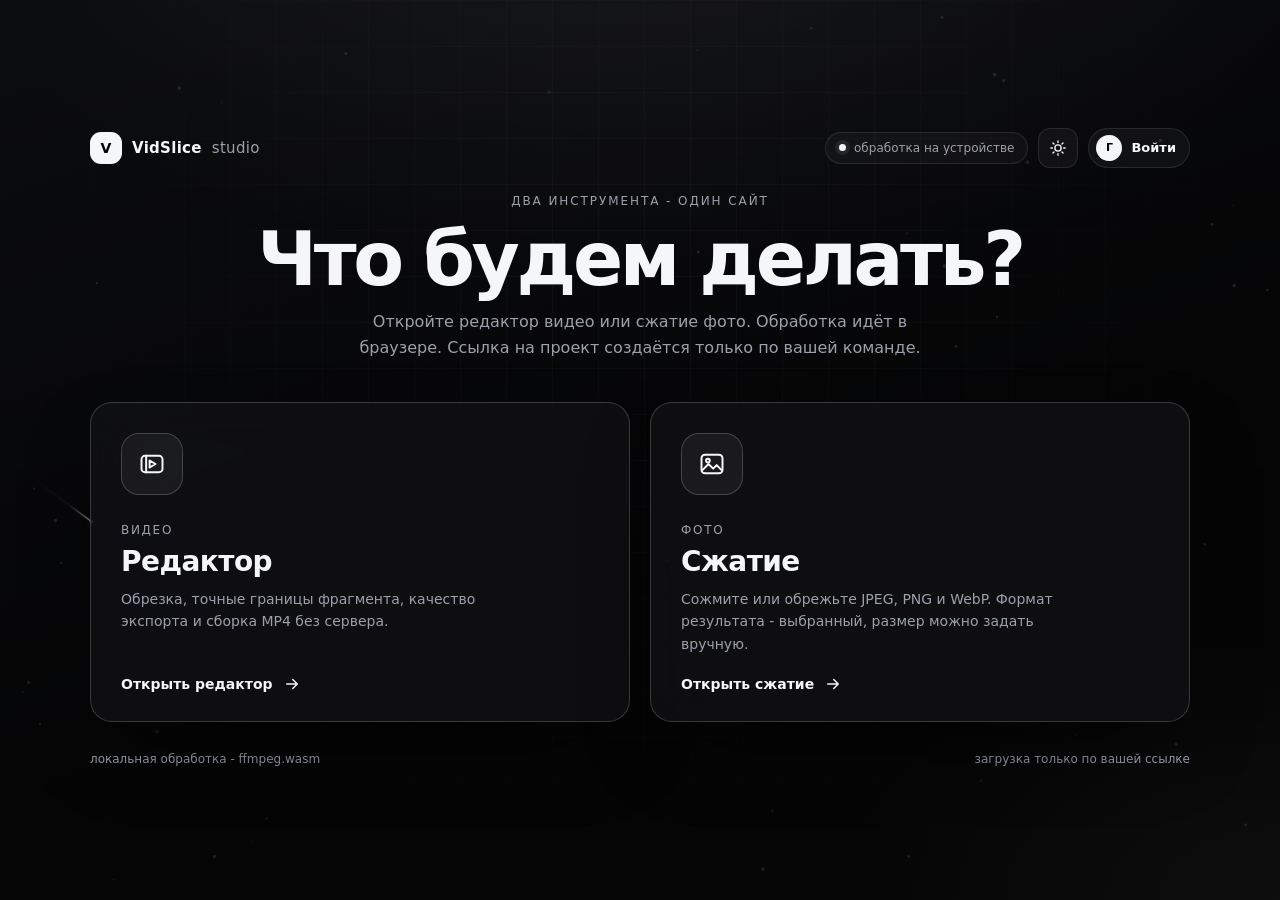
==== commit 01f682e8: "Glass share modal and reusable link" ====
--- a/index.html
+++ b/index.html
@@ -42,11 +42,11 @@
   <link rel="stylesheet" href="/assets/css/app.css?v=20261123g14">
   <link rel="stylesheet" href="/assets/css/mobile-sheets.css?v=20261123m4">
   <link rel="stylesheet" href="/assets/css/site-decor-v2.css?v=20261123d11">
-  <link rel="stylesheet" href="/assets/css/share.css?v=20261124s3">
+  <link rel="stylesheet" href="/assets/css/share.css?v=20261124s4">
   <script src="/assets/js/app.js?v=20261123g20" defer></script>
   <script src="/assets/js/mobile-sheets.js?v=20261123m4" defer></script>
   <script src="/assets/js/site-decor.js?v=20261123d10" defer></script>
-  <script src="/assets/js/share.js?v=20261124s3" defer></script>
+  <script src="/assets/js/share.js?v=20261124s4" defer></script>
 </head>
 <body data-page="home">
   <div class="cursor-glow" aria-hidden="true"></div>
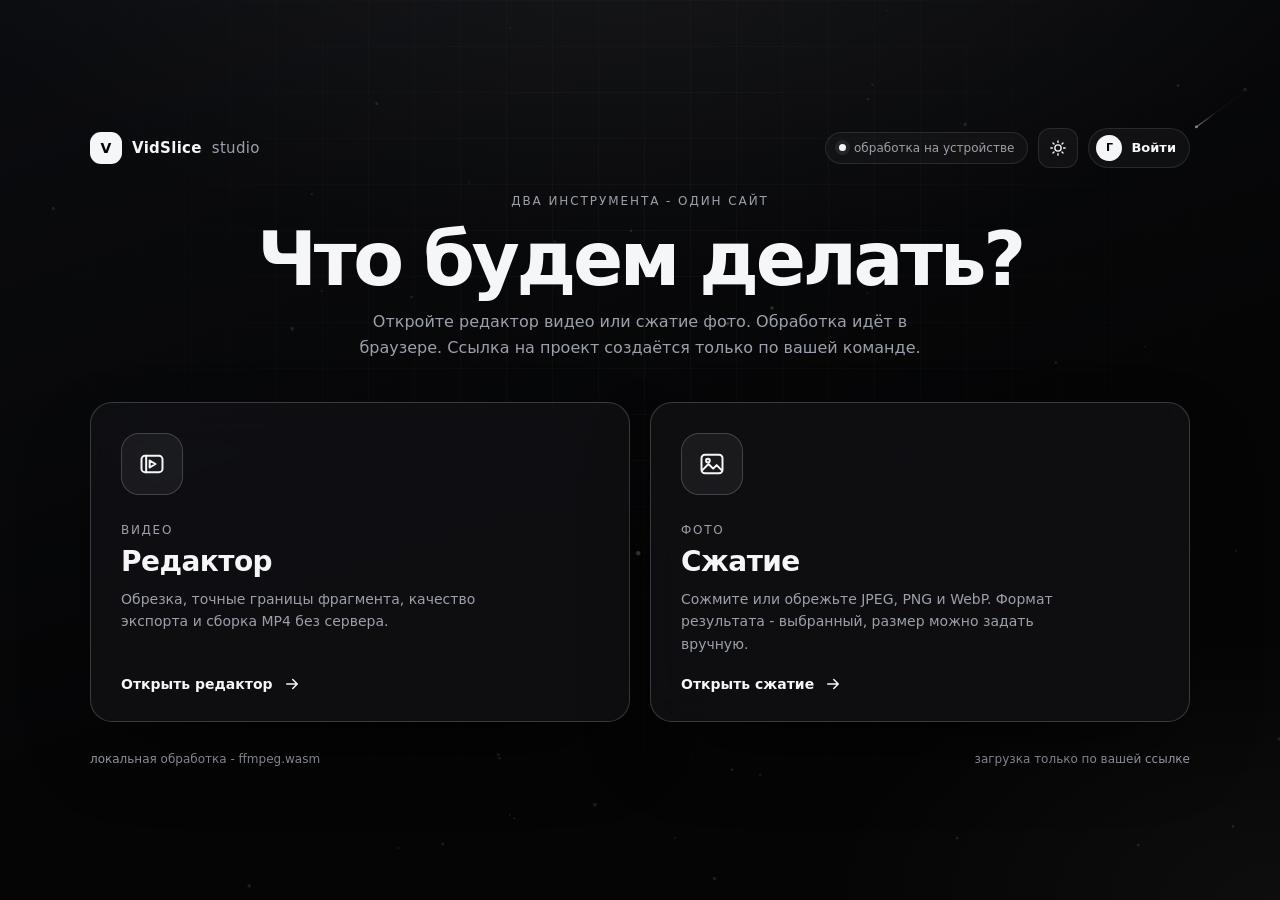
==== commit e37144c0: "Bump app.js version on root pages" ====
--- a/index.html
+++ b/index.html
@@ -43,7 +43,7 @@
   <link rel="stylesheet" href="/assets/css/mobile-sheets.css?v=20261123m4">
   <link rel="stylesheet" href="/assets/css/site-decor-v2.css?v=20261123d11">
   <link rel="stylesheet" href="/assets/css/share.css?v=20261124s4">
-  <script src="/assets/js/app.js?v=20261123g20" defer></script>
+  <script src="/assets/js/app.js?v=20261124g21" defer></script>
   <script src="/assets/js/mobile-sheets.js?v=20261123m4" defer></script>
   <script src="/assets/js/site-decor.js?v=20261123d10" defer></script>
   <script src="/assets/js/share.js?v=20261124s4" defer></script>
--- a/assets/css/share.css
+++ b/assets/css/share.css
@@ -343,3 +343,247 @@
   .project-loader { min-height: calc(100svh - 32px); padding: 16px 0; }
   .project-loader__card { padding: 28px 20px 24px; border-radius: 20px; }
 }
+
+/* ---------- Frosted glass windows ---------- */
+
+:root {
+  --vs-glass-line: rgba(255, 255, 255, 0.18);
+  --vs-close: #ff7b7b;
+}
+
+.modal,
+.picker {
+  background:
+    radial-gradient(circle at 16% 20%, rgba(130, 160, 255, 0.16), transparent 36%),
+    radial-gradient(circle at 84% 78%, rgba(198, 142, 255, 0.13), transparent 38%),
+    rgba(6, 8, 14, 0.38);
+  -webkit-backdrop-filter: blur(20px) saturate(155%);
+  backdrop-filter: blur(20px) saturate(155%);
+}
+
+.modal.has-glass-backdrop {
+  background: transparent;
+  -webkit-backdrop-filter: none;
+  backdrop-filter: none;
+}
+
+.modal__backdrop,
+.account-backdrop,
+.hotkey-sheet__backdrop,
+.account-confirm__backdrop {
+  background:
+    radial-gradient(circle at 18% 24%, rgba(130, 160, 255, 0.16), transparent 34%),
+    radial-gradient(circle at 82% 76%, rgba(205, 145, 255, 0.14), transparent 36%),
+    rgba(5, 7, 13, 0.34);
+  -webkit-backdrop-filter: blur(22px) saturate(160%);
+  backdrop-filter: blur(22px) saturate(160%);
+}
+
+.modal:not(.has-glass-backdrop)::before,
+.modal__backdrop::before,
+.account-backdrop::before,
+.hotkey-sheet__backdrop::before,
+.account-confirm__backdrop::before,
+.picker::before {
+  content: "";
+  position: absolute;
+  inset: -20%;
+  pointer-events: none;
+  background-image: radial-gradient(rgba(255, 255, 255, 0.22) 1px, transparent 1.6px);
+  background-size: 28px 28px;
+  -webkit-mask-image: radial-gradient(circle at 50% 46%, #000 0%, transparent 68%);
+  mask-image: radial-gradient(circle at 50% 46%, #000 0%, transparent 68%);
+  opacity: 0.55;
+  animation: vs-glass-dots 22s ease-in-out infinite alternate;
+}
+
+.modal:not(.has-glass-backdrop)::after,
+.modal__backdrop::after,
+.account-backdrop::after,
+.hotkey-sheet__backdrop::after,
+.account-confirm__backdrop::after,
+.picker::after {
+  content: "";
+  position: absolute;
+  width: 300px;
+  height: 300px;
+  left: 12%;
+  top: 16%;
+  border-radius: 50%;
+  pointer-events: none;
+  background: radial-gradient(circle, rgba(255, 255, 255, 0.2), rgba(180, 200, 255, 0.08) 42%, transparent 70%);
+  filter: blur(6px);
+  animation: vs-glass-orb 18s ease-in-out infinite alternate;
+}
+
+@keyframes vs-glass-dots {
+  from { transform: translate3d(-1.5%, -1%, 0); }
+  to { transform: translate3d(2%, 2.5%, 0); }
+}
+
+@keyframes vs-glass-orb {
+  from { transform: translate3d(-8%, -4%, 0) scale(0.92); }
+  to { transform: translate3d(22%, 16%, 0) scale(1.12); }
+}
+
+.modal__box,
+.picker__box,
+.modal__card,
+.avatar-cropper__card,
+.hotkey-sheet__card,
+.account-confirm__card {
+  position: relative;
+  z-index: 1;
+  border: 1px solid var(--vs-glass-line);
+  border-radius: 22px;
+  background:
+    radial-gradient(120% 90% at 12% 0%, rgba(255, 255, 255, 0.16), transparent 58%),
+    linear-gradient(145deg, rgba(255, 255, 255, 0.1), rgba(255, 255, 255, 0.025)),
+    rgba(15, 17, 24, 0.58);
+  -webkit-backdrop-filter: blur(30px) saturate(175%);
+  backdrop-filter: blur(30px) saturate(175%);
+  box-shadow:
+    0 32px 90px rgba(0, 0, 0, 0.46),
+    inset 0 1px 0 rgba(255, 255, 255, 0.18),
+    inset 0 -1px 0 rgba(255, 255, 255, 0.05);
+}
+
+.account-shell {
+  border-color: var(--vs-glass-line);
+  border-radius: 22px;
+  background:
+    radial-gradient(110% 80% at 10% 0%, rgba(255, 255, 255, 0.13), transparent 58%),
+    linear-gradient(150deg, rgba(30, 30, 34, 0.86), rgba(8, 8, 10, 0.9));
+  -webkit-backdrop-filter: blur(26px) saturate(160%);
+  backdrop-filter: blur(26px) saturate(160%);
+}
+
+/* Same circular close button in every dialog. */
+.modal__close,
+.modal--account .account-close,
+.projects-gallery__close,
+.hotkey-sheet__close,
+.avatar-cropper__head .icon-btn,
+.modal [data-close-cropper].icon-btn {
+  width: 36px;
+  height: 36px;
+  min-width: 36px;
+  display: grid;
+  place-items: center;
+  border: 1px solid rgba(255, 255, 255, 0.2);
+  border-radius: 50%;
+  background: rgba(255, 255, 255, 0.09);
+  color: var(--vs-close);
+  -webkit-backdrop-filter: blur(14px) saturate(150%);
+  backdrop-filter: blur(14px) saturate(150%);
+  box-shadow: 0 10px 26px -16px rgba(0, 0, 0, 0.95), inset 0 1px 0 rgba(255, 255, 255, 0.16);
+  transition: transform 0.28s cubic-bezier(0.2, 0.8, 0.2, 1), background 0.2s ease, border-color 0.2s ease, color 0.2s ease;
+}
+
+.modal__close svg,
+.modal--account .account-close svg,
+.projects-gallery__close svg,
+.hotkey-sheet__close svg,
+.avatar-cropper__head .icon-btn svg,
+.modal [data-close-cropper].icon-btn svg {
+  width: 16px;
+  height: 16px;
+}
+
+.modal__close:hover,
+.modal--account .account-close:hover,
+.projects-gallery__close:hover,
+.hotkey-sheet__close:hover,
+.avatar-cropper__head .icon-btn:hover,
+.modal [data-close-cropper].icon-btn:hover {
+  border-color: rgba(255, 107, 107, 0.65);
+  background: rgba(255, 107, 107, 0.16);
+  color: #ff9a9a;
+  transform: rotate(90deg);
+}
+
+.modal__close:active,
+.modal--account .account-close:active,
+.projects-gallery__close:active,
+.hotkey-sheet__close:active,
+.avatar-cropper__head .icon-btn:active,
+.modal [data-close-cropper].icon-btn:active {
+  transform: rotate(90deg) scale(0.9);
+}
+
+/* Link-only state after a share link was created. */
+.share-modal__ready-note {
+  display: none;
+  margin: 0;
+  color: var(--muted, #9aa0aa);
+  font-size: 13px;
+  line-height: 1.55;
+}
+
+.share-modal.is-ready .share-modal__hint,
+.share-modal.is-ready .share-modal__status,
+.share-modal.is-ready .share-modal__bar,
+.share-modal.is-ready .share-modal__note,
+.share-modal.is-ready [data-share-publish],
+.share-modal.is-ready [data-share-native] {
+  display: none !important;
+}
+
+.share-modal.is-ready .share-modal__ready-note { display: block; }
+.share-modal.is-ready .share-modal__link { margin-top: 2px; }
+.share-modal.is-ready .share-modal__actions { justify-content: flex-end; margin-top: 16px; }
+.share-modal.is-ready .share-modal__actions .btn:first-child { margin-right: 0; }
+
+html[data-theme="light"] .modal,
+html[data-theme="light"] .picker,
+html[data-theme="light"] .modal__backdrop,
+html[data-theme="light"] .account-backdrop,
+html[data-theme="light"] .hotkey-sheet__backdrop,
+html[data-theme="light"] .account-confirm__backdrop {
+  background:
+    radial-gradient(circle at 18% 24%, rgba(255, 255, 255, 0.36), transparent 36%),
+    radial-gradient(circle at 82% 76%, rgba(175, 190, 255, 0.28), transparent 38%),
+    rgba(235, 238, 246, 0.42);
+}
+
+html[data-theme="light"] .modal__box,
+html[data-theme="light"] .picker__box,
+html[data-theme="light"] .modal__card,
+html[data-theme="light"] .avatar-cropper__card,
+html[data-theme="light"] .hotkey-sheet__card,
+html[data-theme="light"] .account-confirm__card {
+  color: #111318;
+  border-color: rgba(255, 255, 255, 0.72);
+  background:
+    radial-gradient(120% 90% at 12% 0%, rgba(255, 255, 255, 0.9), transparent 58%),
+    linear-gradient(145deg, rgba(255, 255, 255, 0.72), rgba(255, 255, 255, 0.5)),
+    rgba(248, 249, 252, 0.72);
+  box-shadow:
+    0 30px 80px rgba(20, 24, 40, 0.18),
+    inset 0 1px 0 rgba(255, 255, 255, 0.9),
+    inset 0 -1px 0 rgba(20, 24, 40, 0.05);
+}
+
+html[data-theme="light"] .modal:not(.modal--account) .modal__close,
+html[data-theme="light"] .picker .modal__close {
+  border-color: rgba(12, 14, 20, 0.14);
+  background: rgba(255, 255, 255, 0.68);
+  color: #e04b4b;
+}
+
+@media (prefers-reduced-motion: reduce) {
+  .modal:not(.has-glass-backdrop)::before,
+  .modal__backdrop::before,
+  .account-backdrop::before,
+  .hotkey-sheet__backdrop::before,
+  .account-confirm__backdrop::before,
+  .picker::before,
+  .modal:not(.has-glass-backdrop)::after,
+  .modal__backdrop::after,
+  .account-backdrop::after,
+  .hotkey-sheet__backdrop::after,
+  .account-confirm__backdrop::after,
+  .picker::after {
+    animation: none !important;
+  }
+}
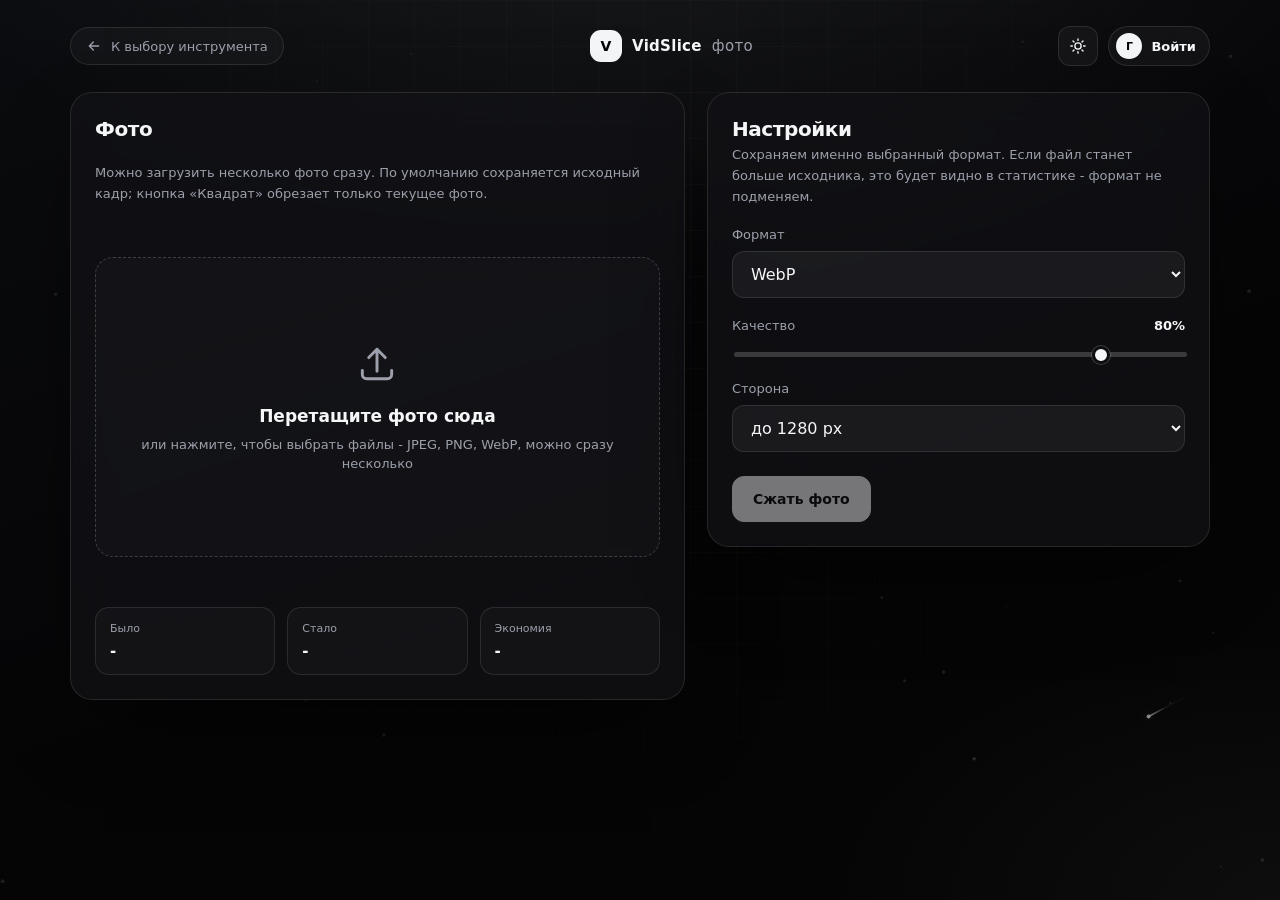
==== commit 1e0e676e: "Bump app.js version on clean routes" ====
--- a/index.html
+++ b/index.html
@@ -3,27 +3,27 @@
 <head>
   <meta charset="UTF-8">
   <meta name="viewport" content="width=device-width, initial-scale=1, viewport-fit=cover">
-  <title>VidSlice - онлайн редактор видео и сжатие фото</title>
-  <meta name="description" content="VidSlice - онлайн редактор видео и сжатие фото в браузере. Обрезайте видео, собирайте MP4 и сжимайте JPEG, PNG, WebP без загрузки на сервер.">
+  <title>VidSlice - сжатие фото онлайн: JPEG, PNG, WebP</title>
+  <meta name="description" content="Сжимайте фото JPEG, PNG и WebP прямо в браузере. Меняйте размер и качество, сохраняйте результат без загрузки на сервер.">
   <meta name="robots" content="index,follow">
-  <link rel="canonical" href="https://vidslice.run.place/">
-  <meta property="og:title" content="VidSlice - онлайн редактор видео и сжатие фото">
-  <meta property="og:description" content="VidSlice - онлайн редактор видео и сжатие фото в браузере. Обрезайте видео, собирайте MP4 и сжимайте JPEG, PNG, WebP без загрузки на сервер.">
+  <link rel="canonical" href="https://vidslice.run.place/photo">
+  <meta property="og:title" content="VidSlice - сжатие фото онлайн: JPEG, PNG, WebP">
+  <meta property="og:description" content="Сжимайте фото JPEG, PNG и WebP прямо в браузере. Меняйте размер и качество, сохраняйте результат без загрузки на сервер.">
   <meta property="og:type" content="website">
-  <meta property="og:url" content="https://vidslice.run.place/">
+  <meta property="og:url" content="https://vidslice.run.place/photo">
   <meta property="og:site_name" content="VidSlice">
   <meta property="og:locale" content="ru_RU">
   <meta property="og:image" content="https://vidslice.run.place/assets/img/og.png">
   <meta property="og:image:width" content="1200">
   <meta property="og:image:height" content="630">
-  <meta property="og:image:alt" content="VidSlice - онлайн редактор видео и сжатие фото">
+  <meta property="og:image:alt" content="VidSlice - сжатие фото онлайн: JPEG, PNG, WebP">
   <meta name="twitter:card" content="summary_large_image">
-  <meta name="twitter:title" content="VidSlice - онлайн редактор видео и сжатие фото">
-  <meta name="twitter:description" content="VidSlice - онлайн редактор видео и сжатие фото в браузере. Обрезайте видео, собирайте MP4 и сжимайте JPEG, PNG, WebP без загрузки на сервер.">
+  <meta name="twitter:title" content="VidSlice - сжатие фото онлайн: JPEG, PNG, WebP">
+  <meta name="twitter:description" content="Сжимайте фото JPEG, PNG и WebP прямо в браузере. Меняйте размер и качество, сохраняйте результат без загрузки на сервер.">
   <meta name="twitter:image" content="https://vidslice.run.place/assets/img/og.png">
-  <meta name="twitter:image:alt" content="VidSlice - онлайн редактор видео и сжатие фото">
+  <meta name="twitter:image:alt" content="VidSlice - сжатие фото онлайн: JPEG, PNG, WebP">
   <script type="application/ld+json">
-  {"@context":"https://schema.org","@type":"WebSite","name":"VidSlice","url":"https://vidslice.run.place/","description":"VidSlice - онлайн редактор видео и сжатие фото в браузере. Обрезайте видео, собирайте MP4 и сжимайте JPEG, PNG, WebP без загрузки на сервер.","inLanguage":"ru"}
+  {"@context":"https://schema.org","@type":"BreadcrumbList","itemListElement":[{"@type":"ListItem","position":1,"name":"VidSlice","item":"https://vidslice.run.place/"},{"@type":"ListItem","position":2,"name":"Сжатие фото","item":"https://vidslice.run.place/photo"}]}
   </script>
   <link rel="shortcut icon" href="/favicon.ico">
   <link rel="icon" href="/favicon.ico" sizes="any">
@@ -48,15 +48,15 @@
   <script src="/assets/js/site-decor.js?v=20261123d10" defer></script>
   <script src="/assets/js/share.js?v=20261124s4" defer></script>
 </head>
-<body data-page="home">
+<body data-page="photo">
   <div class="cursor-glow" aria-hidden="true"></div>
   <canvas class="dot-field" aria-hidden="true"></canvas>
 
-  <main class="shell landing">
-    <div class="landing__top">
-      <div class="brand"><span class="brand__mark">V</span> VidSlice <em>studio</em></div>
+  <main class="shell">
+    <div class="toolbar">
+      <a class="back" href="/home"><svg viewBox="0 0 24 24" fill="none" stroke="currentColor" stroke-width="2" stroke-linecap="round" stroke-linejoin="round"><path d="M19 12H5M11 6l-6 6 6 6"/></svg> К выбору инструмента</a>
+      <div class="brand"><span class="brand__mark">V</span> VidSlice <em>фото</em></div>
       <div class="top-controls">
-        <span class="badge"><i></i> обработка на устройстве</span>
         <button class="theme-btn" id="themeToggle" type="button" aria-label="Переключить тему" title="Переключить тему">
           <svg class="icon icon--sun" viewBox="0 0 24 24" fill="none" stroke="currentColor" stroke-width="1.8" stroke-linecap="round"><circle cx="12" cy="12" r="4.2"/><path d="M12 2.5v2M12 19.5v2M2.5 12h2M19.5 12h2M5.3 5.3l1.4 1.4M17.3 17.3l1.4 1.4M18.7 5.3l-1.4 1.4M6.7 17.3l-1.4 1.4"/></svg>
           <svg class="icon icon--moon" viewBox="0 0 24 24" fill="none" stroke="currentColor" stroke-width="1.8" stroke-linecap="round" stroke-linejoin="round"><path d="M20.5 14.1A8.5 8.5 0 0 1 9.9 3.5a8.5 8.5 0 1 0 10.6 10.6Z"/></svg>
@@ -68,37 +68,118 @@
       </div>
     </div>
 
-    <section class="hero">
-      <div class="hero__eyebrow">два инструмента - один сайт</div>
-      <h1>Что будем делать?</h1>
-      <p>Откройте редактор видео или сжатие фото. Обработка идёт в браузере. Ссылка на проект создаётся только по вашей команде.</p>
-    </section>
+    <div class="tool">
+      <section class="panel panel--stage">
+        <h1 class="panel__title">Фото</h1>
+        <p class="panel__hint">Можно загрузить несколько фото сразу. По умолчанию сохраняется исходный кадр; кнопка «Квадрат» обрезает только текущее фото.</p>
 
-    <section class="cards" aria-label="Инструменты">
-      <a class="card" href="/editor">
-        <div class="card__icon">
-          <svg viewBox="0 0 24 24" fill="none" stroke="currentColor" stroke-width="1.7" stroke-linecap="round" stroke-linejoin="round"><rect x="3" y="5" width="18" height="14" rx="3"/><path d="m10 9 5 3-5 3Z"/><path d="M7 5v14"/></svg>
+        <div class="photo-stage" id="photoStage">
+          <img id="photoPreview" class="preview" alt="Предпросмотр фото" hidden>
+          <div class="crop-box" id="cropBox" hidden>
+            <button class="crop-box__handle" id="cropHandle" type="button" aria-label="Изменить размер кадра"></button>
+          </div>
         </div>
-        <div class="card__tag">видео</div>
-        <h2>Редактор</h2>
-        <p>Обрезка, точные границы фрагмента, качество экспорта и сборка MP4 без сервера.</p>
-        <span class="card__cta">Открыть редактор <svg viewBox="0 0 24 24" fill="none" stroke="currentColor" stroke-width="2" stroke-linecap="round" stroke-linejoin="round"><path d="M5 12h14M13 6l6 6-6 6"/></svg></span>
-      </a>
 
-      <a class="card" href="/photo">
-        <div class="card__icon">
-          <svg viewBox="0 0 24 24" fill="none" stroke="currentColor" stroke-width="1.7" stroke-linecap="round" stroke-linejoin="round"><rect x="3" y="4" width="18" height="16" rx="3"/><circle cx="8.5" cy="9" r="1.6"/><path d="m4 17 5-5 4 4 3-3 4 4"/></svg>
+        <div class="crop-row" id="cropRow" hidden>
+          <div class="field">
+            <label for="photoCropRatio">Пропорции кадра</label>
+            <select id="photoCropRatio">
+              <option value="free">Произвольные</option>
+              <option value="1:1">1:1</option>
+              <option value="4:3">4:3</option>
+              <option value="3:4">3:4</option>
+              <option value="16:9">16:9</option>
+              <option value="9:16">9:16</option>
+            </select>
+          </div>
+          <button class="btn" id="photoSquare" type="button">Квадрат 1:1</button>
+          <button class="btn" id="photoCropReset" type="button">Сбросить кадр</button>
         </div>
-        <div class="card__tag">фото</div>
-        <h2>Сжатие</h2>
-        <p>Сожмите или обрежьте JPEG, PNG и WebP. Формат результата - выбранный, размер можно задать вручную.</p>
-        <span class="card__cta">Открыть сжатие <svg viewBox="0 0 24 24" fill="none" stroke="currentColor" stroke-width="2" stroke-linecap="round" stroke-linejoin="round"><path d="M5 12h14M13 6l6 6-6 6"/></svg></span>
-      </a>
-    </section>
 
-    <div class="landing__footer">
-      <span>локальная обработка - ffmpeg.wasm</span>
-      <span>загрузка только по вашей ссылке</span>
+        <div class="thumbs" id="photoThumbs" hidden></div>
+
+        <div class="upload-wrap" id="photoUpload">
+          <label class="drop" id="photoDrop">
+            <div>
+              <svg viewBox="0 0 24 24" fill="none" stroke="currentColor" stroke-width="1.6" stroke-linecap="round" stroke-linejoin="round"><path d="M12 16V4m0 0L7.5 8.5M12 4l4.5 4.5"/><path d="M4 15.5v2.2A2.3 2.3 0 0 0 6.3 20h11.4a2.3 2.3 0 0 0 2.3-2.3v-2.2"/></svg>
+              <strong data-drop-label>Перетащите фото сюда</strong>
+              <span>или нажмите, чтобы выбрать файлы - JPEG, PNG, WebP, можно сразу несколько</span>
+            </div>
+          </label>
+          <div class="replace-row">
+            <button class="replace-btn" id="photoReplace" type="button" hidden>
+              <svg viewBox="0 0 24 24" fill="none" stroke="currentColor" stroke-width="1.9" stroke-linecap="round" stroke-linejoin="round"><path d="M20 11a8 8 0 1 0-2.3 5.7"/><path d="M20 4v7h-7"/></svg>
+              <span>Заменить фото</span>
+            </button>
+            <button class="btn" id="photoAdd" type="button" hidden>Добавить фото</button>
+            <button class="btn" id="photoRemove" type="button" hidden>Убрать текущее</button>
+          </div>
+          <input id="photoInput" type="file" accept="image/jpeg,image/png,image/webp" multiple hidden>
+        </div>
+
+        <div class="meta">
+          <div><span>Было</span><strong id="photoBefore">-</strong></div>
+          <div><span>Стало</span><strong id="photoAfter">-</strong></div>
+          <div><span>Экономия</span><strong id="photoSaving">-</strong></div>
+        </div>
+
+        <div class="error" id="photoError"></div>
+
+        <div class="progress" id="photoProgress">
+          <div class="progress__bar"><div class="progress__fill" id="photoProgressFill"></div></div>
+          <div class="progress__text" id="photoProgressText"></div>
+        </div>
+
+        <div class="result" id="photoResult">
+          <strong>Результат готов</strong>
+          <p data-result-text></p>
+          <div class="actions">
+            <button class="btn btn--primary" id="photoDownload" type="button" disabled>Скачать текущее</button>
+            <div class="download-all" id="photoDownloadAllGroup" hidden>
+              <div class="download-all__row">
+                <button class="btn" id="photoDownloadAll" type="button" disabled>Скачать все в архиве</button>
+                <button class="btn download-all__toggle" id="photoDownloadAllToggle" type="button" aria-label="Показать отдельные файлы" aria-expanded="false" aria-controls="photoDownloadAllList" disabled>
+                  <svg viewBox="0 0 24 24" fill="none" stroke="currentColor" stroke-width="2" stroke-linecap="round" stroke-linejoin="round" aria-hidden="true"><path d="m6 9 6 6 6-6"/></svg>
+                </button>
+              </div>
+              <div class="download-all__list" id="photoDownloadAllList" hidden></div>
+            </div>
+          </div>
+        </div>
+      </section>
+
+      <aside class="panel">
+        <h2 class="panel__title">Настройки</h2>
+        <p class="panel__hint">Сохраняем именно выбранный формат. Если файл станет больше исходника, это будет видно в статистике - формат не подменяем.</p>
+
+        <div class="field">
+          <label for="photoFormat">Формат</label>
+          <select id="photoFormat">
+            <option value="image/jpeg">JPEG</option>
+            <option value="image/webp" selected>WebP</option>
+            <option value="image/png">PNG</option>
+          </select>
+        </div>
+
+        <div class="field">
+          <label for="photoQuality">Качество <b id="photoQualityValue">80%</b></label>
+          <input id="photoQuality" type="range" min="10" max="95" step="1" value="80">
+        </div>
+
+        <div class="field">
+          <label for="photoSize">Сторона</label>
+          <select id="photoSize">
+            <option value="0">Оригинал</option>
+            <option value="2560">до 2560 px</option>
+            <option value="1920">до 1920 px</option>
+            <option value="1280" selected>до 1280 px</option>
+          </select>
+        </div>
+
+        <div class="actions">
+          <button class="btn btn--primary" id="photoCompress" type="button" disabled>Сжать фото</button>
+        </div>
+      </aside>
     </div>
   </main>
 </body>
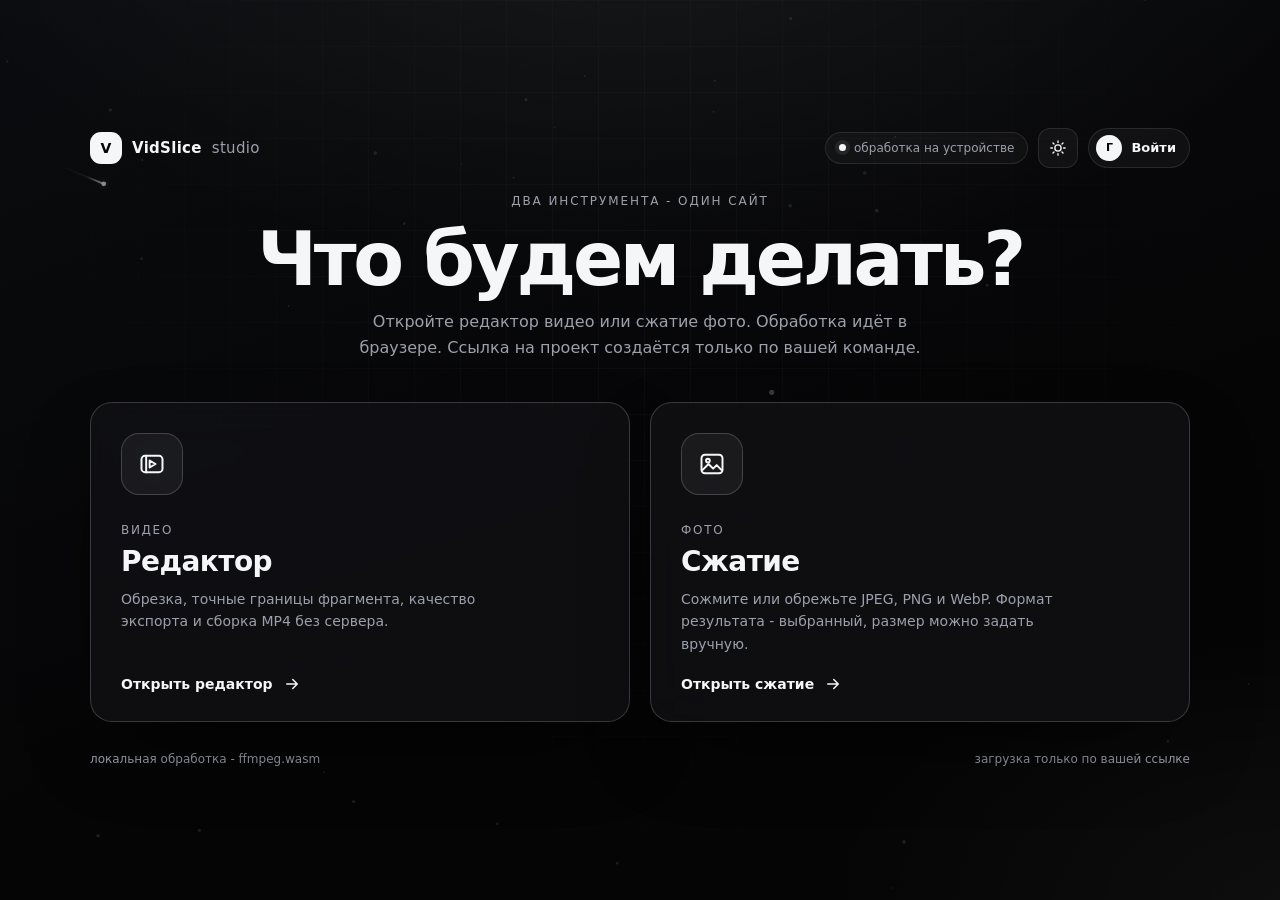
==== commit b27e02b3: "Fix app.js version on editor/photo/home pages" ====
--- a/index.html
+++ b/index.html
@@ -3,27 +3,27 @@
 <head>
   <meta charset="UTF-8">
   <meta name="viewport" content="width=device-width, initial-scale=1, viewport-fit=cover">
-  <title>VidSlice - сжатие фото онлайн: JPEG, PNG, WebP</title>
-  <meta name="description" content="Сжимайте фото JPEG, PNG и WebP прямо в браузере. Меняйте размер и качество, сохраняйте результат без загрузки на сервер.">
+  <title>VidSlice - онлайн редактор видео и сжатие фото</title>
+  <meta name="description" content="VidSlice - онлайн редактор видео и сжатие фото в браузере. Обрезайте видео, собирайте MP4 и сжимайте JPEG, PNG, WebP без загрузки на сервер.">
   <meta name="robots" content="index,follow">
-  <link rel="canonical" href="https://vidslice.run.place/photo">
-  <meta property="og:title" content="VidSlice - сжатие фото онлайн: JPEG, PNG, WebP">
-  <meta property="og:description" content="Сжимайте фото JPEG, PNG и WebP прямо в браузере. Меняйте размер и качество, сохраняйте результат без загрузки на сервер.">
+  <link rel="canonical" href="https://vidslice.run.place/">
+  <meta property="og:title" content="VidSlice - онлайн редактор видео и сжатие фото">
+  <meta property="og:description" content="VidSlice - онлайн редактор видео и сжатие фото в браузере. Обрезайте видео, собирайте MP4 и сжимайте JPEG, PNG, WebP без загрузки на сервер.">
   <meta property="og:type" content="website">
-  <meta property="og:url" content="https://vidslice.run.place/photo">
+  <meta property="og:url" content="https://vidslice.run.place/">
   <meta property="og:site_name" content="VidSlice">
   <meta property="og:locale" content="ru_RU">
   <meta property="og:image" content="https://vidslice.run.place/assets/img/og.png">
   <meta property="og:image:width" content="1200">
   <meta property="og:image:height" content="630">
-  <meta property="og:image:alt" content="VidSlice - сжатие фото онлайн: JPEG, PNG, WebP">
+  <meta property="og:image:alt" content="VidSlice - онлайн редактор видео и сжатие фото">
   <meta name="twitter:card" content="summary_large_image">
-  <meta name="twitter:title" content="VidSlice - сжатие фото онлайн: JPEG, PNG, WebP">
-  <meta name="twitter:description" content="Сжимайте фото JPEG, PNG и WebP прямо в браузере. Меняйте размер и качество, сохраняйте результат без загрузки на сервер.">
+  <meta name="twitter:title" content="VidSlice - онлайн редактор видео и сжатие фото">
+  <meta name="twitter:description" content="VidSlice - онлайн редактор видео и сжатие фото в браузере. Обрезайте видео, собирайте MP4 и сжимайте JPEG, PNG, WebP без загрузки на сервер.">
   <meta name="twitter:image" content="https://vidslice.run.place/assets/img/og.png">
-  <meta name="twitter:image:alt" content="VidSlice - сжатие фото онлайн: JPEG, PNG, WebP">
+  <meta name="twitter:image:alt" content="VidSlice - онлайн редактор видео и сжатие фото">
   <script type="application/ld+json">
-  {"@context":"https://schema.org","@type":"BreadcrumbList","itemListElement":[{"@type":"ListItem","position":1,"name":"VidSlice","item":"https://vidslice.run.place/"},{"@type":"ListItem","position":2,"name":"Сжатие фото","item":"https://vidslice.run.place/photo"}]}
+  {"@context":"https://schema.org","@type":"WebSite","name":"VidSlice","url":"https://vidslice.run.place/","description":"VidSlice - онлайн редактор видео и сжатие фото в браузере. Обрезайте видео, собирайте MP4 и сжимайте JPEG, PNG, WebP без загрузки на сервер.","inLanguage":"ru"}
   </script>
   <link rel="shortcut icon" href="/favicon.ico">
   <link rel="icon" href="/favicon.ico" sizes="any">
@@ -48,15 +48,15 @@
   <script src="/assets/js/site-decor.js?v=20261123d10" defer></script>
   <script src="/assets/js/share.js?v=20261124s4" defer></script>
 </head>
-<body data-page="photo">
+<body data-page="home">
   <div class="cursor-glow" aria-hidden="true"></div>
   <canvas class="dot-field" aria-hidden="true"></canvas>
 
-  <main class="shell">
-    <div class="toolbar">
-      <a class="back" href="/home"><svg viewBox="0 0 24 24" fill="none" stroke="currentColor" stroke-width="2" stroke-linecap="round" stroke-linejoin="round"><path d="M19 12H5M11 6l-6 6 6 6"/></svg> К выбору инструмента</a>
-      <div class="brand"><span class="brand__mark">V</span> VidSlice <em>фото</em></div>
+  <main class="shell landing">
+    <div class="landing__top">
+      <div class="brand"><span class="brand__mark">V</span> VidSlice <em>studio</em></div>
       <div class="top-controls">
+        <span class="badge"><i></i> обработка на устройстве</span>
         <button class="theme-btn" id="themeToggle" type="button" aria-label="Переключить тему" title="Переключить тему">
           <svg class="icon icon--sun" viewBox="0 0 24 24" fill="none" stroke="currentColor" stroke-width="1.8" stroke-linecap="round"><circle cx="12" cy="12" r="4.2"/><path d="M12 2.5v2M12 19.5v2M2.5 12h2M19.5 12h2M5.3 5.3l1.4 1.4M17.3 17.3l1.4 1.4M18.7 5.3l-1.4 1.4M6.7 17.3l-1.4 1.4"/></svg>
           <svg class="icon icon--moon" viewBox="0 0 24 24" fill="none" stroke="currentColor" stroke-width="1.8" stroke-linecap="round" stroke-linejoin="round"><path d="M20.5 14.1A8.5 8.5 0 0 1 9.9 3.5a8.5 8.5 0 1 0 10.6 10.6Z"/></svg>
@@ -68,118 +68,37 @@
       </div>
     </div>
 
-    <div class="tool">
-      <section class="panel panel--stage">
-        <h1 class="panel__title">Фото</h1>
-        <p class="panel__hint">Можно загрузить несколько фото сразу. По умолчанию сохраняется исходный кадр; кнопка «Квадрат» обрезает только текущее фото.</p>
+    <section class="hero">
+      <div class="hero__eyebrow">два инструмента - один сайт</div>
+      <h1>Что будем делать?</h1>
+      <p>Откройте редактор видео или сжатие фото. Обработка идёт в браузере. Ссылка на проект создаётся только по вашей команде.</p>
+    </section>
 
-        <div class="photo-stage" id="photoStage">
-          <img id="photoPreview" class="preview" alt="Предпросмотр фото" hidden>
-          <div class="crop-box" id="cropBox" hidden>
-            <button class="crop-box__handle" id="cropHandle" type="button" aria-label="Изменить размер кадра"></button>
-          </div>
+    <section class="cards" aria-label="Инструменты">
+      <a class="card" href="/editor">
+        <div class="card__icon">
+          <svg viewBox="0 0 24 24" fill="none" stroke="currentColor" stroke-width="1.7" stroke-linecap="round" stroke-linejoin="round"><rect x="3" y="5" width="18" height="14" rx="3"/><path d="m10 9 5 3-5 3Z"/><path d="M7 5v14"/></svg>
         </div>
+        <div class="card__tag">видео</div>
+        <h2>Редактор</h2>
+        <p>Обрезка, точные границы фрагмента, качество экспорта и сборка MP4 без сервера.</p>
+        <span class="card__cta">Открыть редактор <svg viewBox="0 0 24 24" fill="none" stroke="currentColor" stroke-width="2" stroke-linecap="round" stroke-linejoin="round"><path d="M5 12h14M13 6l6 6-6 6"/></svg></span>
+      </a>
 
-        <div class="crop-row" id="cropRow" hidden>
-          <div class="field">
-            <label for="photoCropRatio">Пропорции кадра</label>
-            <select id="photoCropRatio">
-              <option value="free">Произвольные</option>
-              <option value="1:1">1:1</option>
-              <option value="4:3">4:3</option>
-              <option value="3:4">3:4</option>
-              <option value="16:9">16:9</option>
-              <option value="9:16">9:16</option>
-            </select>
-          </div>
-          <button class="btn" id="photoSquare" type="button">Квадрат 1:1</button>
-          <button class="btn" id="photoCropReset" type="button">Сбросить кадр</button>
+      <a class="card" href="/photo">
+        <div class="card__icon">
+          <svg viewBox="0 0 24 24" fill="none" stroke="currentColor" stroke-width="1.7" stroke-linecap="round" stroke-linejoin="round"><rect x="3" y="4" width="18" height="16" rx="3"/><circle cx="8.5" cy="9" r="1.6"/><path d="m4 17 5-5 4 4 3-3 4 4"/></svg>
         </div>
+        <div class="card__tag">фото</div>
+        <h2>Сжатие</h2>
+        <p>Сожмите или обрежьте JPEG, PNG и WebP. Формат результата - выбранный, размер можно задать вручную.</p>
+        <span class="card__cta">Открыть сжатие <svg viewBox="0 0 24 24" fill="none" stroke="currentColor" stroke-width="2" stroke-linecap="round" stroke-linejoin="round"><path d="M5 12h14M13 6l6 6-6 6"/></svg></span>
+      </a>
+    </section>
 
-        <div class="thumbs" id="photoThumbs" hidden></div>
-
-        <div class="upload-wrap" id="photoUpload">
-          <label class="drop" id="photoDrop">
-            <div>
-              <svg viewBox="0 0 24 24" fill="none" stroke="currentColor" stroke-width="1.6" stroke-linecap="round" stroke-linejoin="round"><path d="M12 16V4m0 0L7.5 8.5M12 4l4.5 4.5"/><path d="M4 15.5v2.2A2.3 2.3 0 0 0 6.3 20h11.4a2.3 2.3 0 0 0 2.3-2.3v-2.2"/></svg>
-              <strong data-drop-label>Перетащите фото сюда</strong>
-              <span>или нажмите, чтобы выбрать файлы - JPEG, PNG, WebP, можно сразу несколько</span>
-            </div>
-          </label>
-          <div class="replace-row">
-            <button class="replace-btn" id="photoReplace" type="button" hidden>
-              <svg viewBox="0 0 24 24" fill="none" stroke="currentColor" stroke-width="1.9" stroke-linecap="round" stroke-linejoin="round"><path d="M20 11a8 8 0 1 0-2.3 5.7"/><path d="M20 4v7h-7"/></svg>
-              <span>Заменить фото</span>
-            </button>
-            <button class="btn" id="photoAdd" type="button" hidden>Добавить фото</button>
-            <button class="btn" id="photoRemove" type="button" hidden>Убрать текущее</button>
-          </div>
-          <input id="photoInput" type="file" accept="image/jpeg,image/png,image/webp" multiple hidden>
-        </div>
-
-        <div class="meta">
-          <div><span>Было</span><strong id="photoBefore">-</strong></div>
-          <div><span>Стало</span><strong id="photoAfter">-</strong></div>
-          <div><span>Экономия</span><strong id="photoSaving">-</strong></div>
-        </div>
-
-        <div class="error" id="photoError"></div>
-
-        <div class="progress" id="photoProgress">
-          <div class="progress__bar"><div class="progress__fill" id="photoProgressFill"></div></div>
-          <div class="progress__text" id="photoProgressText"></div>
-        </div>
-
-        <div class="result" id="photoResult">
-          <strong>Результат готов</strong>
-          <p data-result-text></p>
-          <div class="actions">
-            <button class="btn btn--primary" id="photoDownload" type="button" disabled>Скачать текущее</button>
-            <div class="download-all" id="photoDownloadAllGroup" hidden>
-              <div class="download-all__row">
-                <button class="btn" id="photoDownloadAll" type="button" disabled>Скачать все в архиве</button>
-                <button class="btn download-all__toggle" id="photoDownloadAllToggle" type="button" aria-label="Показать отдельные файлы" aria-expanded="false" aria-controls="photoDownloadAllList" disabled>
-                  <svg viewBox="0 0 24 24" fill="none" stroke="currentColor" stroke-width="2" stroke-linecap="round" stroke-linejoin="round" aria-hidden="true"><path d="m6 9 6 6 6-6"/></svg>
-                </button>
-              </div>
-              <div class="download-all__list" id="photoDownloadAllList" hidden></div>
-            </div>
-          </div>
-        </div>
-      </section>
-
-      <aside class="panel">
-        <h2 class="panel__title">Настройки</h2>
-        <p class="panel__hint">Сохраняем именно выбранный формат. Если файл станет больше исходника, это будет видно в статистике - формат не подменяем.</p>
-
-        <div class="field">
-          <label for="photoFormat">Формат</label>
-          <select id="photoFormat">
-            <option value="image/jpeg">JPEG</option>
-            <option value="image/webp" selected>WebP</option>
-            <option value="image/png">PNG</option>
-          </select>
-        </div>
-
-        <div class="field">
-          <label for="photoQuality">Качество <b id="photoQualityValue">80%</b></label>
-          <input id="photoQuality" type="range" min="10" max="95" step="1" value="80">
-        </div>
-
-        <div class="field">
-          <label for="photoSize">Сторона</label>
-          <select id="photoSize">
-            <option value="0">Оригинал</option>
-            <option value="2560">до 2560 px</option>
-            <option value="1920">до 1920 px</option>
-            <option value="1280" selected>до 1280 px</option>
-          </select>
-        </div>
-
-        <div class="actions">
-          <button class="btn btn--primary" id="photoCompress" type="button" disabled>Сжать фото</button>
-        </div>
-      </aside>
+    <div class="landing__footer">
+      <span>локальная обработка - ffmpeg.wasm</span>
+      <span>загрузка только по вашей ссылке</span>
     </div>
   </main>
 </body>
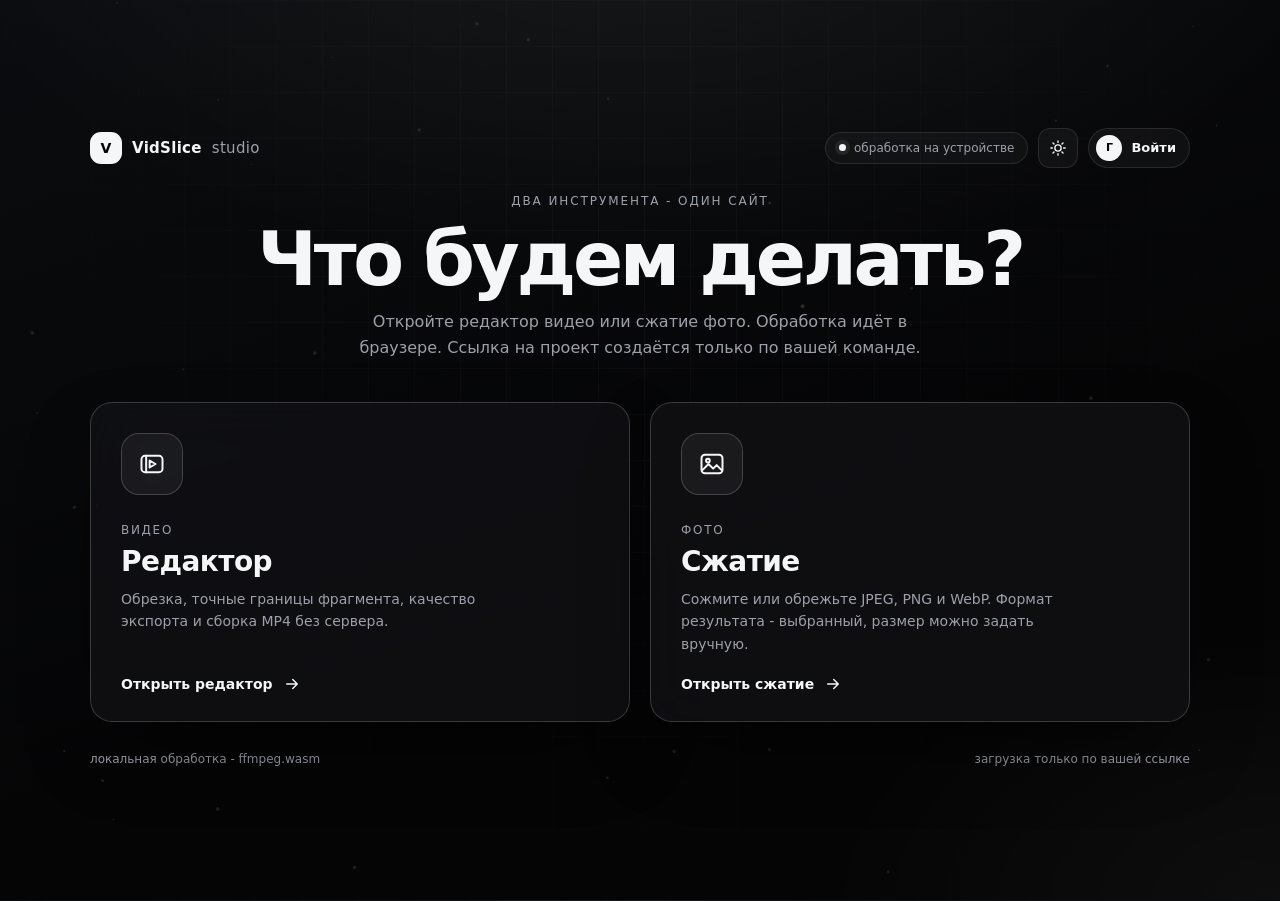
==== commit 012643af: "Restore DNSExit verification link" ====
--- a/index.html
+++ b/index.html
@@ -42,11 +42,11 @@
   <link rel="stylesheet" href="/assets/css/app.css?v=20261123g14">
   <link rel="stylesheet" href="/assets/css/mobile-sheets.css?v=20261123m4">
   <link rel="stylesheet" href="/assets/css/site-decor-v2.css?v=20261123d11">
-  <link rel="stylesheet" href="/assets/css/share.css?v=20261124s4">
+  <link rel="stylesheet" href="/assets/css/share.css?v=20261124s7">
   <script src="/assets/js/app.js?v=20261124g21" defer></script>
   <script src="/assets/js/mobile-sheets.js?v=20261123m4" defer></script>
   <script src="/assets/js/site-decor.js?v=20261123d10" defer></script>
-  <script src="/assets/js/share.js?v=20261124s4" defer></script>
+  <script src="/assets/js/share.js?v=20261124s7" defer></script>
 </head>
 <body data-page="home">
   <div class="cursor-glow" aria-hidden="true"></div>
@@ -101,5 +101,6 @@
       <span>загрузка только по вашей ссылке</span>
     </div>
   </main>
+    <div class="dns-exit-link" aria-hidden="true" style="position:absolute;width:1px;height:1px;overflow:hidden;opacity:0;pointer-events:none"><a href="http://dnsexit.com"><img src="http://dnsexit.com/images/dns.gif" border="0" alt=""></a></div>
 </body>
 </html>
--- a/assets/css/share.css
+++ b/assets/css/share.css
@@ -1,4 +1,22 @@
 /* VidSlice - project sharing UI. */
+
+html,
+body,
+body * {
+  -webkit-user-select: none !important;
+  user-select: none !important;
+}
+
+input,
+textarea,
+select,
+option,
+[contenteditable="true"],
+[contenteditable=""],
+[contenteditable="plaintext-only"] {
+  -webkit-user-select: text !important;
+  user-select: text !important;
+}
 
 .share-project-btn {
   display: inline-flex;
@@ -151,11 +169,12 @@
   border: 1px solid rgba(255, 255, 255, 0.1);
   border-radius: 24px;
   background:
-    radial-gradient(120% 90% at 50% 0%, rgba(255, 255, 255, 0.09), transparent 62%),
-    rgba(14, 15, 19, 0.86);
+    linear-gradient(180deg, rgba(255, 255, 255, 0.06), rgba(255, 255, 255, 0.02)),
+    rgba(16, 18, 24, 0.74);
   box-shadow: 0 30px 80px rgba(0, 0, 0, 0.45), inset 0 1px 0 rgba(255, 255, 255, 0.06);
   text-align: center;
-  backdrop-filter: blur(14px);
+  -webkit-backdrop-filter: blur(22px) saturate(120%);
+  backdrop-filter: blur(22px) saturate(120%);
   animation: vs-loader-in 0.5s var(--ease-out, ease-out) both;
 }
 
@@ -180,7 +199,7 @@
 .project-loader__ring--two {
   inset: 11px;
   border-color: rgba(255, 255, 255, 0.08);
-  border-bottom-color: rgba(180, 190, 255, 0.85);
+  border-bottom-color: rgba(255, 255, 255, 0.75);
   animation-duration: 1.75s;
   animation-direction: reverse;
 }
@@ -193,12 +212,12 @@
   display: grid;
   place-items: center;
   border-radius: 15px;
-  background: linear-gradient(145deg, #f6f7fb, #aeb6c9);
+  background: linear-gradient(145deg, #f5f6f8, #c7ccd6);
   color: #0b0c10;
   font-size: 22px;
   font-weight: 800;
   letter-spacing: -0.04em;
-  box-shadow: 0 0 32px rgba(210, 220, 255, 0.28);
+  box-shadow: 0 0 28px rgba(255, 255, 255, 0.12);
   animation: vs-loader-pulse 2.4s ease-in-out infinite;
 }
 
@@ -217,8 +236,8 @@
   width: 6px;
   height: 6px;
   border-radius: 50%;
-  background: #dfe5ff;
-  box-shadow: 0 0 14px 3px rgba(200, 210, 255, 0.65);
+  background: #f1f3f7;
+  box-shadow: 0 0 12px 3px rgba(255, 255, 255, 0.35);
 }
 
 .project-loader__eyebrow {
@@ -278,8 +297,8 @@
 }
 
 @keyframes vs-loader-pulse {
-  0%, 100% { transform: scale(1); box-shadow: 0 0 26px rgba(210, 220, 255, 0.22); }
-  50% { transform: scale(1.06); box-shadow: 0 0 40px rgba(210, 220, 255, 0.45); }
+  0%, 100% { transform: scale(1); box-shadow: 0 0 22px rgba(255, 255, 255, 0.1); }
+  50% { transform: scale(1.05); box-shadow: 0 0 34px rgba(255, 255, 255, 0.2); }
 }
 
 @keyframes vs-loader-slide {
@@ -344,21 +363,13 @@
   .project-loader__card { padding: 28px 20px 24px; border-radius: 20px; }
 }
 
-/* ---------- Frosted glass windows ---------- */
-
-:root {
-  --vs-glass-line: rgba(255, 255, 255, 0.18);
-  --vs-close: #ff7b7b;
-}
+/* ---------- Frosted glass windows, site style ---------- */
 
 .modal,
 .picker {
-  background:
-    radial-gradient(circle at 16% 20%, rgba(130, 160, 255, 0.16), transparent 36%),
-    radial-gradient(circle at 84% 78%, rgba(198, 142, 255, 0.13), transparent 38%),
-    rgba(6, 8, 14, 0.38);
-  -webkit-backdrop-filter: blur(20px) saturate(155%);
-  backdrop-filter: blur(20px) saturate(155%);
+  background: rgba(10, 12, 18, 0.42);
+  -webkit-backdrop-filter: blur(18px) saturate(120%);
+  backdrop-filter: blur(18px) saturate(120%);
 }
 
 .modal.has-glass-backdrop {
@@ -371,59 +382,9 @@
 .account-backdrop,
 .hotkey-sheet__backdrop,
 .account-confirm__backdrop {
-  background:
-    radial-gradient(circle at 18% 24%, rgba(130, 160, 255, 0.16), transparent 34%),
-    radial-gradient(circle at 82% 76%, rgba(205, 145, 255, 0.14), transparent 36%),
-    rgba(5, 7, 13, 0.34);
-  -webkit-backdrop-filter: blur(22px) saturate(160%);
-  backdrop-filter: blur(22px) saturate(160%);
-}
-
-.modal:not(.has-glass-backdrop)::before,
-.modal__backdrop::before,
-.account-backdrop::before,
-.hotkey-sheet__backdrop::before,
-.account-confirm__backdrop::before,
-.picker::before {
-  content: "";
-  position: absolute;
-  inset: -20%;
-  pointer-events: none;
-  background-image: radial-gradient(rgba(255, 255, 255, 0.22) 1px, transparent 1.6px);
-  background-size: 28px 28px;
-  -webkit-mask-image: radial-gradient(circle at 50% 46%, #000 0%, transparent 68%);
-  mask-image: radial-gradient(circle at 50% 46%, #000 0%, transparent 68%);
-  opacity: 0.55;
-  animation: vs-glass-dots 22s ease-in-out infinite alternate;
-}
-
-.modal:not(.has-glass-backdrop)::after,
-.modal__backdrop::after,
-.account-backdrop::after,
-.hotkey-sheet__backdrop::after,
-.account-confirm__backdrop::after,
-.picker::after {
-  content: "";
-  position: absolute;
-  width: 300px;
-  height: 300px;
-  left: 12%;
-  top: 16%;
-  border-radius: 50%;
-  pointer-events: none;
-  background: radial-gradient(circle, rgba(255, 255, 255, 0.2), rgba(180, 200, 255, 0.08) 42%, transparent 70%);
-  filter: blur(6px);
-  animation: vs-glass-orb 18s ease-in-out infinite alternate;
-}
-
-@keyframes vs-glass-dots {
-  from { transform: translate3d(-1.5%, -1%, 0); }
-  to { transform: translate3d(2%, 2.5%, 0); }
-}
-
-@keyframes vs-glass-orb {
-  from { transform: translate3d(-8%, -4%, 0) scale(0.92); }
-  to { transform: translate3d(22%, 16%, 0) scale(1.12); }
+  background: rgba(8, 10, 14, 0.38);
+  -webkit-backdrop-filter: blur(20px) saturate(120%);
+  backdrop-filter: blur(20px) saturate(120%);
 }
 
 .modal__box,
@@ -431,53 +392,42 @@
 .modal__card,
 .avatar-cropper__card,
 .hotkey-sheet__card,
-.account-confirm__card {
+.account-confirm__card,
+.account-shell {
   position: relative;
   z-index: 1;
-  border: 1px solid var(--vs-glass-line);
-  border-radius: 22px;
+  border: 1px solid rgba(255, 255, 255, 0.12);
+  border-radius: 20px;
   background:
-    radial-gradient(120% 90% at 12% 0%, rgba(255, 255, 255, 0.16), transparent 58%),
-    linear-gradient(145deg, rgba(255, 255, 255, 0.1), rgba(255, 255, 255, 0.025)),
-    rgba(15, 17, 24, 0.58);
-  -webkit-backdrop-filter: blur(30px) saturate(175%);
-  backdrop-filter: blur(30px) saturate(175%);
+    linear-gradient(180deg, rgba(255, 255, 255, 0.07), rgba(255, 255, 255, 0.02)),
+    rgba(18, 20, 27, 0.72);
+  -webkit-backdrop-filter: blur(24px) saturate(125%);
+  backdrop-filter: blur(24px) saturate(125%);
   box-shadow:
-    0 32px 90px rgba(0, 0, 0, 0.46),
-    inset 0 1px 0 rgba(255, 255, 255, 0.18),
-    inset 0 -1px 0 rgba(255, 255, 255, 0.05);
-}
-
-.account-shell {
-  border-color: var(--vs-glass-line);
-  border-radius: 22px;
-  background:
-    radial-gradient(110% 80% at 10% 0%, rgba(255, 255, 255, 0.13), transparent 58%),
-    linear-gradient(150deg, rgba(30, 30, 34, 0.86), rgba(8, 8, 10, 0.9));
-  -webkit-backdrop-filter: blur(26px) saturate(160%);
-  backdrop-filter: blur(26px) saturate(160%);
-}
-
-/* Same circular close button in every dialog. */
+    0 24px 70px rgba(0, 0, 0, 0.45),
+    inset 0 1px 0 rgba(255, 255, 255, 0.08);
+}
+
+/* Same close button style across dialogs. */
 .modal__close,
 .modal--account .account-close,
 .projects-gallery__close,
 .hotkey-sheet__close,
 .avatar-cropper__head .icon-btn,
 .modal [data-close-cropper].icon-btn {
-  width: 36px;
-  height: 36px;
-  min-width: 36px;
+  width: 34px;
+  height: 34px;
+  min-width: 34px;
   display: grid;
   place-items: center;
-  border: 1px solid rgba(255, 255, 255, 0.2);
-  border-radius: 50%;
-  background: rgba(255, 255, 255, 0.09);
-  color: var(--vs-close);
-  -webkit-backdrop-filter: blur(14px) saturate(150%);
-  backdrop-filter: blur(14px) saturate(150%);
-  box-shadow: 0 10px 26px -16px rgba(0, 0, 0, 0.95), inset 0 1px 0 rgba(255, 255, 255, 0.16);
-  transition: transform 0.28s cubic-bezier(0.2, 0.8, 0.2, 1), background 0.2s ease, border-color 0.2s ease, color 0.2s ease;
+  border: 1px solid var(--line, rgba(255, 255, 255, 0.14));
+  border-radius: 10px;
+  background: rgba(255, 255, 255, 0.04);
+  color: var(--text, #f5f6f8);
+  box-shadow: none;
+  -webkit-backdrop-filter: blur(10px);
+  backdrop-filter: blur(10px);
+  transition: transform 0.2s ease, background 0.2s ease, border-color 0.2s ease, color 0.2s ease;
 }
 
 .modal__close svg,
@@ -496,10 +446,10 @@
 .hotkey-sheet__close:hover,
 .avatar-cropper__head .icon-btn:hover,
 .modal [data-close-cropper].icon-btn:hover {
-  border-color: rgba(255, 107, 107, 0.65);
-  background: rgba(255, 107, 107, 0.16);
-  color: #ff9a9a;
-  transform: rotate(90deg);
+  border-color: rgba(255, 255, 255, 0.24);
+  background: rgba(255, 255, 255, 0.08);
+  color: var(--text, #fff);
+  transform: none;
 }
 
 .modal__close:active,
@@ -508,7 +458,7 @@
 .hotkey-sheet__close:active,
 .avatar-cropper__head .icon-btn:active,
 .modal [data-close-cropper].icon-btn:active {
-  transform: rotate(90deg) scale(0.9);
+  transform: scale(0.96);
 }
 
 /* Link-only state after a share link was created. */
@@ -540,10 +490,7 @@
 html[data-theme="light"] .account-backdrop,
 html[data-theme="light"] .hotkey-sheet__backdrop,
 html[data-theme="light"] .account-confirm__backdrop {
-  background:
-    radial-gradient(circle at 18% 24%, rgba(255, 255, 255, 0.36), transparent 36%),
-    radial-gradient(circle at 82% 76%, rgba(175, 190, 255, 0.28), transparent 38%),
-    rgba(235, 238, 246, 0.42);
+  background: rgba(235, 238, 244, 0.52);
 }
 
 html[data-theme="light"] .modal__box,
@@ -551,39 +498,14 @@
 html[data-theme="light"] .modal__card,
 html[data-theme="light"] .avatar-cropper__card,
 html[data-theme="light"] .hotkey-sheet__card,
-html[data-theme="light"] .account-confirm__card {
+html[data-theme="light"] .account-confirm__card,
+html[data-theme="light"] .account-shell {
   color: #111318;
-  border-color: rgba(255, 255, 255, 0.72);
+  border-color: rgba(12, 14, 20, 0.1);
   background:
-    radial-gradient(120% 90% at 12% 0%, rgba(255, 255, 255, 0.9), transparent 58%),
-    linear-gradient(145deg, rgba(255, 255, 255, 0.72), rgba(255, 255, 255, 0.5)),
-    rgba(248, 249, 252, 0.72);
+    linear-gradient(180deg, rgba(255, 255, 255, 0.78), rgba(255, 255, 255, 0.62)),
+    rgba(248, 249, 252, 0.7);
   box-shadow:
-    0 30px 80px rgba(20, 24, 40, 0.18),
-    inset 0 1px 0 rgba(255, 255, 255, 0.9),
-    inset 0 -1px 0 rgba(20, 24, 40, 0.05);
-}
-
-html[data-theme="light"] .modal:not(.modal--account) .modal__close,
-html[data-theme="light"] .picker .modal__close {
-  border-color: rgba(12, 14, 20, 0.14);
-  background: rgba(255, 255, 255, 0.68);
-  color: #e04b4b;
-}
-
-@media (prefers-reduced-motion: reduce) {
-  .modal:not(.has-glass-backdrop)::before,
-  .modal__backdrop::before,
-  .account-backdrop::before,
-  .hotkey-sheet__backdrop::before,
-  .account-confirm__backdrop::before,
-  .picker::before,
-  .modal:not(.has-glass-backdrop)::after,
-  .modal__backdrop::after,
-  .account-backdrop::after,
-  .hotkey-sheet__backdrop::after,
-  .account-confirm__backdrop::after,
-  .picker::after {
-    animation: none !important;
-  }
-}
+    0 24px 70px rgba(20, 24, 40, 0.14),
+    inset 0 1px 0 rgba(255, 255, 255, 0.9);
+}
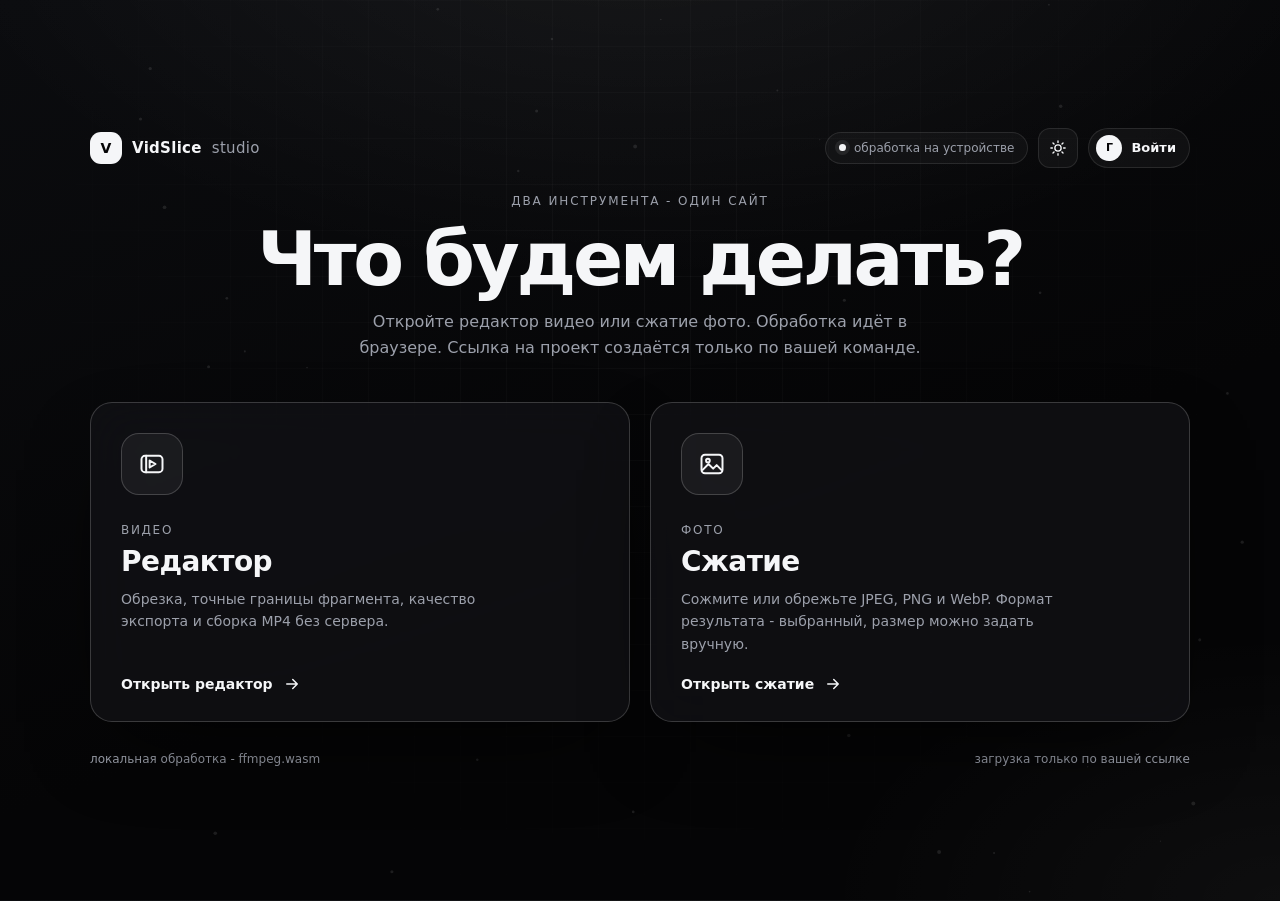
==== commit f210de86: "Fix DNSExit link verification text" ====
--- a/index.html
+++ b/index.html
@@ -101,6 +101,6 @@
       <span>загрузка только по вашей ссылке</span>
     </div>
   </main>
-    <div class="dns-exit-link" aria-hidden="true" style="position:absolute;width:1px;height:1px;overflow:hidden;opacity:0;pointer-events:none"><a href="http://dnsexit.com"><img src="http://dnsexit.com/images/dns.gif" border="0" alt=""></a></div>
+    <div class="dns-exit-link" aria-hidden="true" style="position:absolute;width:1px;height:1px;overflow:hidden;opacity:0;pointer-events:none"><a href="http://dnsexit.com">dnsexit.com</a><a href="http://www.dnsExit.com">DNS Powered by DNS EXIT.COM</a><a href="http://dnsexit.com"><img src="http://dnsexit.com/images/dns.gif" border="0" alt="dnsexit.com"></a></div>
 </body>
 </html>
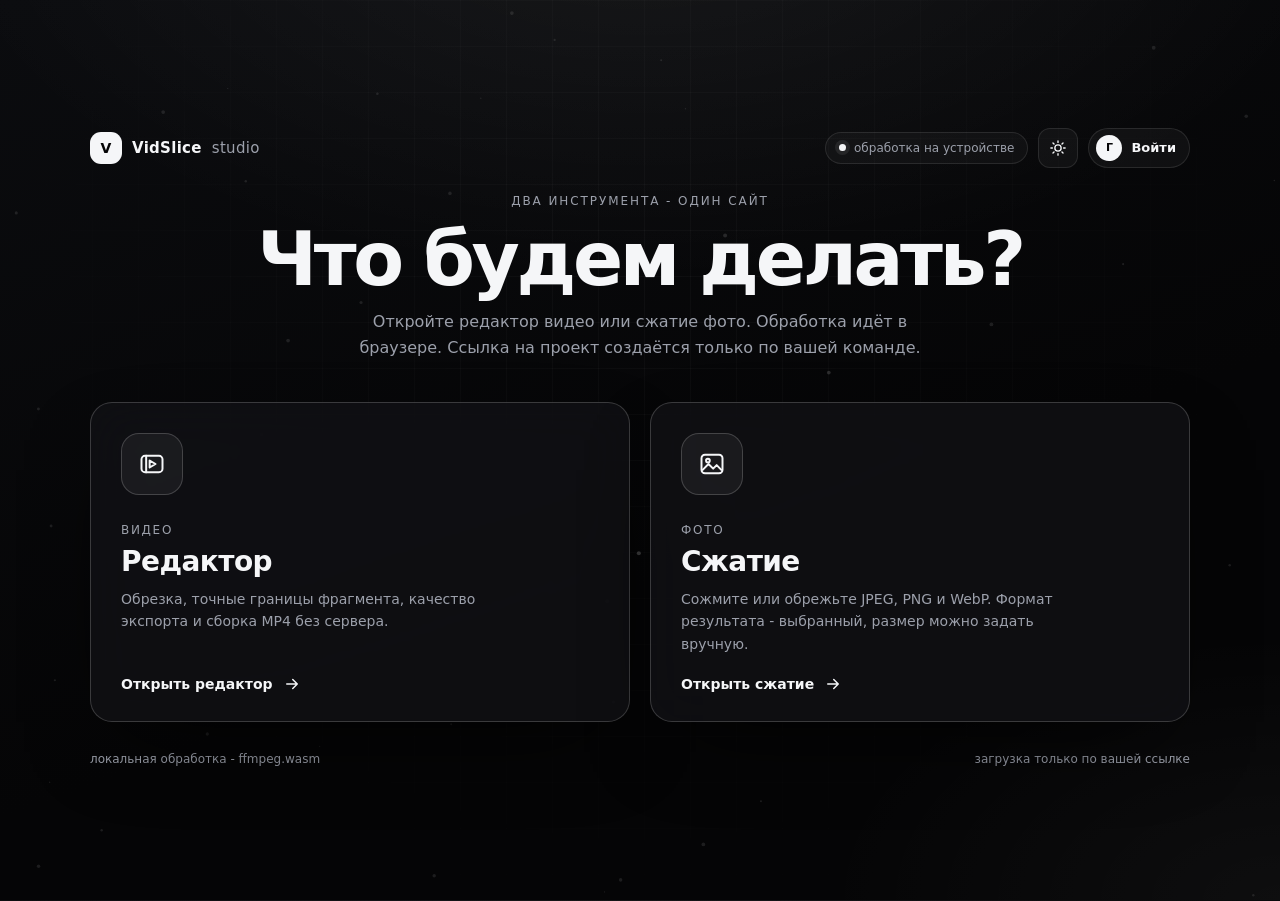
==== commit 34dc186b: "Fix dot hover after grab release" ====
--- a/index.html
+++ b/index.html
@@ -43,7 +43,7 @@
   <link rel="stylesheet" href="/assets/css/mobile-sheets.css?v=20261123m4">
   <link rel="stylesheet" href="/assets/css/site-decor-v2.css?v=20261123d11">
   <link rel="stylesheet" href="/assets/css/share.css?v=20261124s7">
-  <script src="/assets/js/app.js?v=20261124g21" defer></script>
+  <script src="/assets/js/app.js?v=20261124g22" defer></script>
   <script src="/assets/js/mobile-sheets.js?v=20261123m4" defer></script>
   <script src="/assets/js/site-decor.js?v=20261123d10" defer></script>
   <script src="/assets/js/share.js?v=20261124s7" defer></script>
